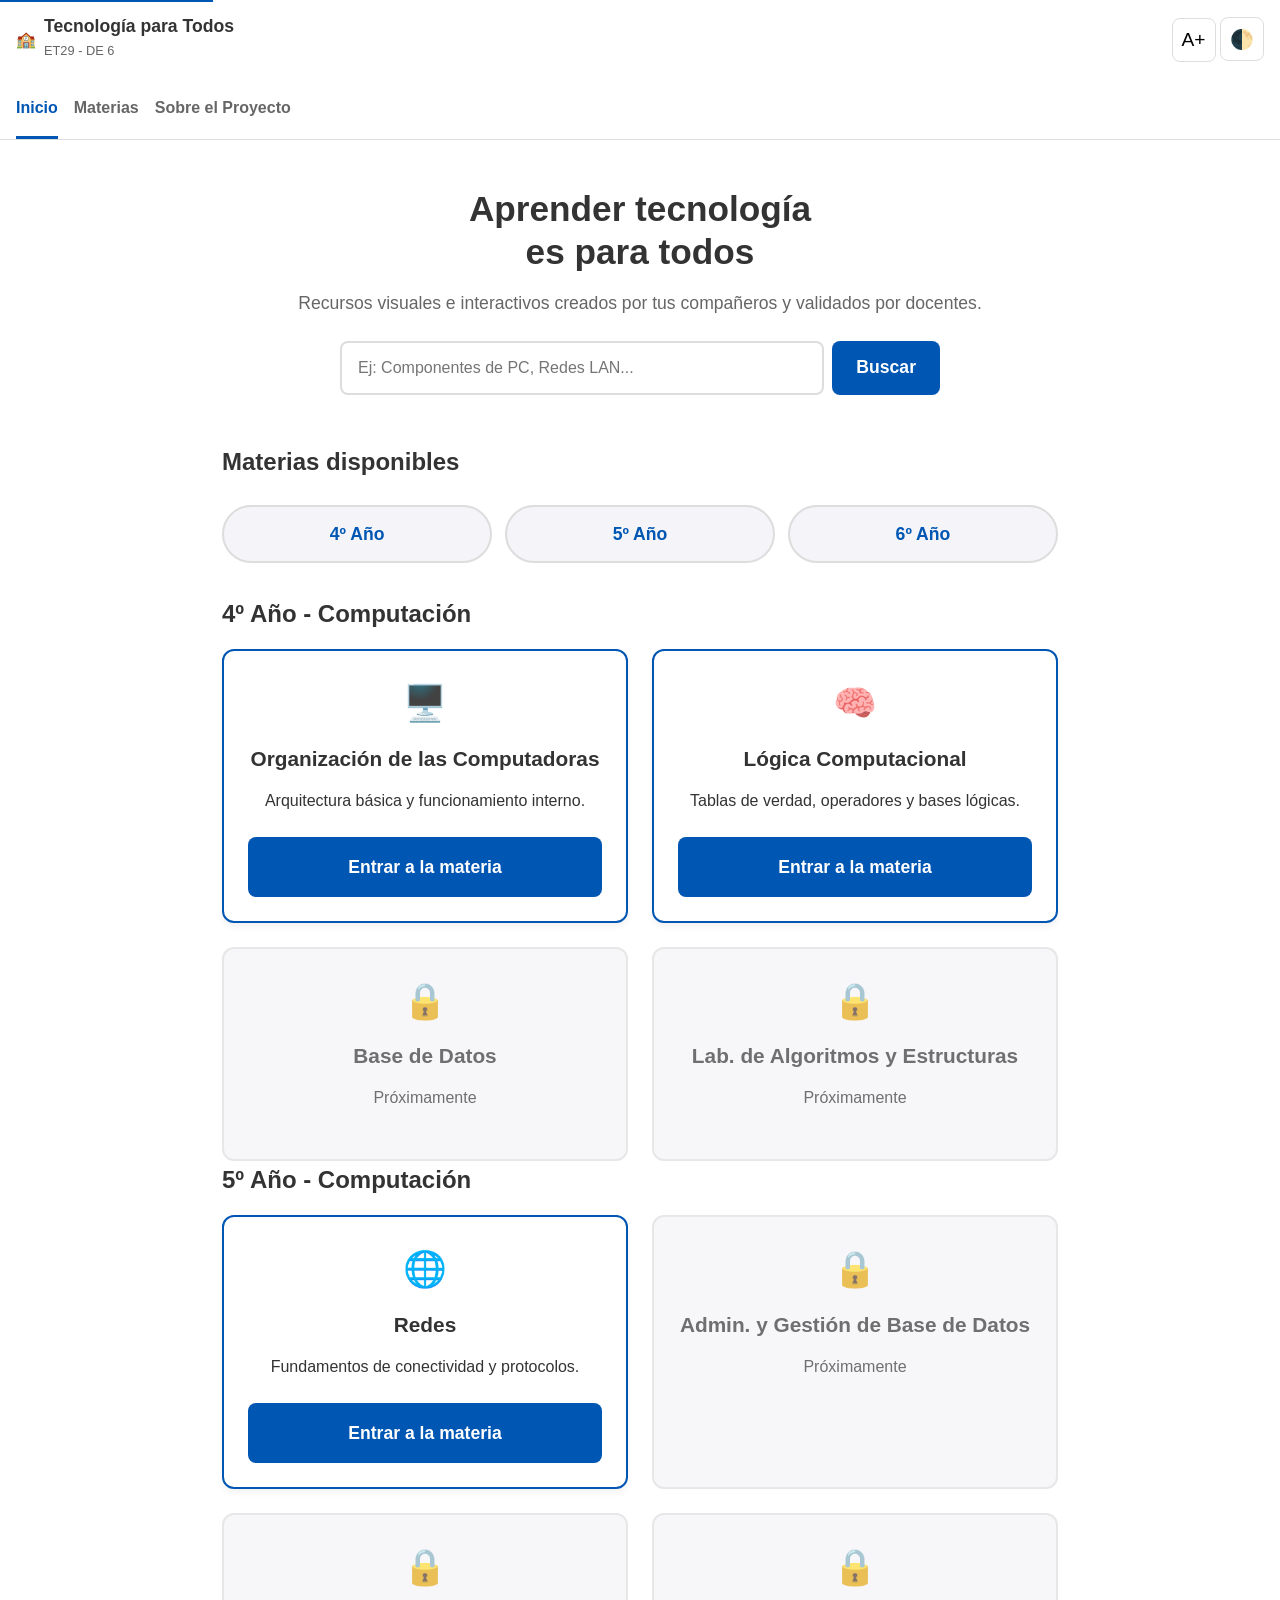
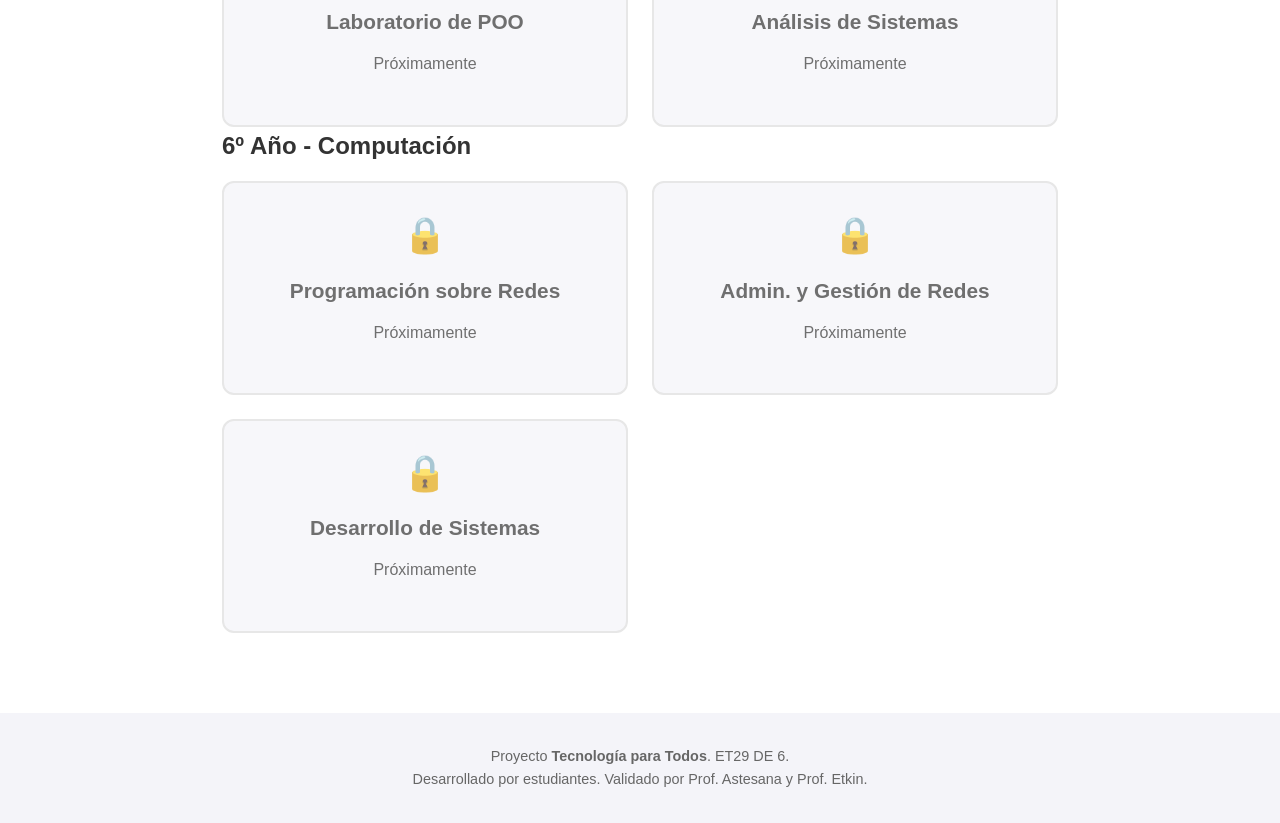
==== index.html @ 17945e08 "materia: Organización de las computadoras" ====
<!DOCTYPE html>
<html lang="es">
<head>
    <meta charset="UTF-8">
    <meta name="viewport" content="width=device-width, initial-scale=1.0">
    <title>Tecnología para Todos - ET29</title>
    <link rel="stylesheet" href="css/style.css">
    <meta name="description" content="Plataforma de aprendizaje técnico interactivo de la ET29. De estudiantes para estudiantes.">
    <script src="js/main.js" defer></script>
</head>
<body>

    <a href="#contenido-principal" class="saltar-contenido">Saltar al contenido principal</a>

    <header class="encabezado-principal">
        <div class="contenedor-header">
            <a href="index.html" class="logo" aria-label="Inicio - Tecnología para Todos">
                <span class="logo-icono" aria-hidden="true">🏫</span>
                <div class="logo-texto">
                    <strong>Tecnología para Todos</strong>
                    <span>ET29 - DE 6</span>
                </div>
            </a>

            <div class="controles-accesibilidad">
                <button class="btn-accesibilidad" aria-label="Aumentar tamaño de texto" title="Aumentar letra">A+</button>
                <button class="btn-accesibilidad" aria-label="Cambiar contraste" title="Modo oscuro">🌓</button>
            </div>
        </div>
        
        <nav class="navegacion-principal" aria-label="Navegación principal">
            <ul>
                <li><a href="index.html" class="activo" aria-current="page">Inicio</a></li>
                <li><a href="#materias">Materias</a></li>
                <li><a href="sobre.html">Sobre el Proyecto</a></li>
            </ul>
        </nav>
    </header>

    <main id="contenido-principal">
        
        <section class="hero">
            <h1>Aprender tecnología<br>es para todos</h1>
            <p>Recursos visuales e interactivos creados por tus compañeros y validados por docentes.</p>
            
            <form class="buscador" role="search">
                <label for="buscar-tema" class="sr-only">Buscar un tema específico</label>
                <input type="search" id="buscar-tema" placeholder="Ej: Componentes de PC, Redes LAN...">
                <button type="submit" class="btn btn-primario">Buscar</button>
            </form>
        </section>

        <section id="materias" class="seccion-materias">
            <div class="cabecera-materias">
                <h2>Materias disponibles</h2>
                
                <div class="atajos-anios" aria-label="Atajos rápidos por año">
                    <a href="#anio-4" class="pildora-atajo">4º Año</a>
                    <a href="#anio-5" class="pildora-atajo">5º Año</a>
                    <a href="#anio-6" class="pildora-atajo">6º Año</a>
                </div>
            </div>
            
            <div id="anio-4" class="contenedor-anio">
                <h2 class="titulo-anio">4º Año - Computación</h2>
                <div class="grilla-materias">
                    
                    <article class="tarjeta-materia activa">
                        <div class="tarjeta-cabecera">
                            <span class="icono" aria-hidden="true">🖥️</span>
                            <h3>Organización de las Computadoras</h3>
                        </div>
                        <p>Arquitectura básica y funcionamiento interno.</p>
                        <a href="mat-OC.html" class="btn btn-primario btn-bloque">Entrar a la materia</a>
                    </article>

                    <article class="tarjeta-materia activa">
                        <div class="tarjeta-cabecera">
                            <span class="icono" aria-hidden="true">🧠</span>
                            <h3>Lógica Computacional</h3>
                        </div>
                        <p>Tablas de verdad, operadores y bases lógicas.</p>
                        <a href="tema-logica.html" class="btn btn-primario btn-bloque">Entrar a la materia</a>
                    </article>

                    <article class="tarjeta-materia bloqueada">
                        <div class="tarjeta-cabecera">
                            <span class="icono" aria-hidden="true">🔒</span>
                            <h3>Base de Datos</h3>
                        </div>
                        <p>Próximamente</p>
                    </article>

                    <article class="tarjeta-materia bloqueada">
                        <div class="tarjeta-cabecera">
                            <span class="icono" aria-hidden="true">🔒</span>
                            <h3>Lab. de Algoritmos y Estructuras</h3>
                        </div>
                        <p>Próximamente</p>
                    </article>
                </div>
            </div>

            <div id="anio-5" class="contenedor-anio">
                <h2 class="titulo-anio">5º Año - Computación</h2>
                <div class="grilla-materias">
                    
                    <article class="tarjeta-materia activa">
                        <div class="tarjeta-cabecera">
                            <span class="icono" aria-hidden="true">🌐</span>
                            <h3>Redes</h3>
                        </div>
                        <p>Fundamentos de conectividad y protocolos.</p>
                        <a href="tema-redes.html" class="btn btn-primario btn-bloque">Entrar a la materia</a>
                    </article>

                    <article class="tarjeta-materia bloqueada">
                        <div class="tarjeta-cabecera">
                            <span class="icono" aria-hidden="true">🔒</span>
                            <h3>Admin. y Gestión de Base de Datos</h3>
                        </div>
                        <p>Próximamente</p>
                    </article>

                    <article class="tarjeta-materia bloqueada">
                        <div class="tarjeta-cabecera">
                            <span class="icono" aria-hidden="true">🔒</span>
                            <h3>Laboratorio de POO</h3>
                        </div>
                        <p>Próximamente</p>
                    </article>

                    <article class="tarjeta-materia bloqueada">
                        <div class="tarjeta-cabecera">
                            <span class="icono" aria-hidden="true">🔒</span>
                            <h3>Análisis de Sistemas</h3>
                        </div>
                        <p>Próximamente</p>
                    </article>
                </div>
            </div>

            <div id="anio-6" class="contenedor-anio">
                <h2 class="titulo-anio">6º Año - Computación</h2>
                <div class="grilla-materias">
                    
                    <article class="tarjeta-materia bloqueada">
                        <div class="tarjeta-cabecera">
                            <span class="icono" aria-hidden="true">🔒</span>
                            <h3>Programación sobre Redes</h3>
                        </div>
                        <p>Próximamente</p>
                    </article>

                    <article class="tarjeta-materia bloqueada">
                        <div class="tarjeta-cabecera">
                            <span class="icono" aria-hidden="true">🔒</span>
                            <h3>Admin. y Gestión de Redes</h3>
                        </div>
                        <p>Próximamente</p>
                    </article>

                    <article class="tarjeta-materia bloqueada">
                        <div class="tarjeta-cabecera">
                            <span class="icono" aria-hidden="true">🔒</span>
                            <h3>Desarrollo de Sistemas</h3>
                        </div>
                        <p>Próximamente</p>
                    </article>
                </div>
            </div>

        </section>
    </main>

    <footer class="pie-pagina">
        <p>Proyecto <strong>Tecnología para Todos</strong>. ET29 DE 6.</p>
        <p>Desarrollado por estudiantes. Validado por Prof. Astesana y Prof. Etkin.</p>
    </footer>

</body>
</html>
---- css/style.css ----
/* ========================================================
   VARIABLES GLOBALES (Fáciles de mantener)
   ======================================================== */
:root {
    --color-primario: #0056b3;
    --color-primario-hover: #003d82;
    --color-fondo: #ffffff;
    --color-texto: #333333;
    --color-texto-suave: #666666;
    --color-gris-claro: #f4f4f9;
    --color-borde: #dddddd;
    
    /* Variables de tamaño de fuente relativas (em/rem) para accesibilidad */
    --fuente-base: 16px;
}

/* ========================================================
   RESET Y ESTILOS BASE (Mobile First)
   ======================================================== */
html {
    scroll-behavior: smooth; /* Hace que el deslizamiento sea animado y suave */
}

* {
    margin: 0;
    padding: 0;
    box-sizing: border-box;
}

body {
    font-family: -apple-system, BlinkMacSystemFont, "Segoe UI", Roboto, Arial, sans-serif;
    background-color: var(--color-fondo);
    color: var(--color-texto);
    font-size: var(--fuente-base);
    line-height: 1.6;
}

/* Ocultar elementos visualmente pero mantenerlos para lectores de pantalla */
.sr-only {
    position: absolute;
    width: 1px;
    height: 1px;
    padding: 0;
    margin: -1px;
    overflow: hidden;
    clip: rect(0, 0, 0, 0);
    border: 0;
}

/* Enlace "Saltar al contenido" para navegación por teclado */
.saltar-contenido {
    position: absolute;
    top: -40px;
    left: 0;
    background: var(--color-primario);
    color: white;
    padding: 8px;
    z-index: 100;
    transition: top 0.2s;
}
.saltar-contenido:focus {
    top: 0;
}

/* Para que el "Focus" sea bien visible (WCAG) */
*:focus-visible {
    outline: 3px solid #ff9900;
    outline-offset: 2px;
}

/* ========================================================
   ENCABEZADO Y NAVEGACIÓN (Diseñado para pulgares)
   ======================================================== */
.encabezado-principal {
    border-bottom: 1px solid var(--color-borde);
    position: sticky;
    top: 0;
    background-color: var(--color-fondo);
    z-index: 10;
}

.contenedor-header {
    display: flex;
    justify-content: space-between;
    align-items: center;
    padding: 1rem;
}

.logo {
    display: flex;
    align-items: center;
    gap: 0.5rem;
    text-decoration: none;
    color: var(--color-texto);
}

.logo-texto strong {
    display: block;
    font-size: 1.1rem;
    line-height: 1.2;
}

.logo-texto span {
    font-size: 0.8rem;
    color: var(--color-texto-suave);
}

.btn-accesibilidad {
    background: none;
    border: 1px solid var(--color-borde);
    border-radius: 8px;
    padding: 0.5rem;
    min-width: 44px; /* ZONA TÁCTIL WCAG */
    min-height: 44px;
    font-size: 1.2rem;
    cursor: pointer;
}

/* Navegación horizontal scrollable para celular */
.navegacion-principal ul {
    display: flex;
    list-style: none;
    overflow-x: auto; /* Permite deslizar si no entran los items */
    padding: 0 1rem;
    gap: 1rem;
    -webkit-overflow-scrolling: touch;
}

.navegacion-principal a {
    display: block;
    padding: 1rem 0; /* Zona táctil alta */
    text-decoration: none;
    color: var(--color-texto-suave);
    font-weight: bold;
    white-space: nowrap;
}

.navegacion-principal a.activo {
    color: var(--color-primario);
    border-bottom: 3px solid var(--color-primario);
}

/* ========================================================
   CONTENIDO PRINCIPAL Y HERO
   ======================================================== */
main {
    padding: 1.5rem 1rem;
}

.hero {
    text-align: center;
    margin-bottom: 3rem;
}

.hero h1 {
    font-size: 2.2rem;
    margin-bottom: 1rem;
    line-height: 1.2;
}

.hero p {
    font-size: 1.1rem;
    color: var(--color-texto-suave);
    margin-bottom: 1.5rem;
}

/* Buscador grande y amigable */
.buscador {
    display: flex;
    flex-direction: column;
    gap: 0.5rem;
}

.buscador input {
    padding: 1rem;
    border: 2px solid var(--color-borde);
    border-radius: 8px;
    font-size: 1rem;
    width: 100%;
}

.btn {
    padding: 1rem 1.5rem;
    border: none;
    border-radius: 8px;
    font-size: 1.1rem;
    font-weight: bold;
    cursor: pointer;
    text-align: center;
    text-decoration: none;
    display: inline-block;
    min-height: 48px; /* ZONA TÁCTIL MÍNIMA MÓVIL */
}

.btn-primario {
    background-color: var(--color-primario);
    color: white;
}

.btn-primario:hover {
    background-color: var(--color-primario-hover);
}

.btn-bloque {
    display: block;
    width: 100%;
    margin-top: 1rem;
}

/* ========================================================
   TARJETAS DE MATERIAS (Corrección Centrado y Alineación)
   ======================================================== */
.seccion-materias h2 {
    margin-bottom: 1rem;
    font-size: 1.5rem;
}

/* 1. Usamos CSS Grid para que no se deformen en escritorio */
.grilla-materias {
    display: grid;
    grid-template-columns: 1fr; /* 1 columna en celulares */
    gap: 1.5rem;
    align-items: stretch; /* Hace que todas las tarjetas de la fila tengan la misma altura */
}

/* 2. Ajuste de las tarjetas para centrar todo */
.tarjeta-materia {
    background: var(--color-gris-claro);
    border: 2px solid var(--color-borde);
    border-radius: 12px;
    padding: 1.5rem;
    display: flex;
    flex-direction: column; /* Apila el contenido verticalmente */
    align-items: center; /* Centra los elementos horizontalmente */
    text-align: center; /* Centra los textos */
    height: 100%;
}

.tarjeta-materia.activa {
    border-color: var(--color-primario);
    background: white;
    box-shadow: 0 4px 6px rgba(0,0,0,0.05);
}

/* 3. El icono ahora va arriba del título para un centrado perfecto */
.tarjeta-cabecera {
    display: flex;
    flex-direction: column;
    align-items: center;
    gap: 0.8rem;
    margin-bottom: 1rem;
}

.tarjeta-cabecera h3 {
    font-size: 1.3rem;
    line-height: 1.3;
}

.icono {
    font-size: 2.2rem; /* Icono un poquito más grande para destacar */
}

/* 4. Magia para alinear botones: El párrafo ocupa el espacio vacío */
.tarjeta-materia p {
    flex-grow: 1; 
    margin-bottom: 1.5rem;
    width: 100%;
}

/* 5. Magia para alinear botones: Se pega siempre al fondo */
.btn-bloque {
    margin-top: auto; 
    width: 100%;
}

.bloqueada {
    opacity: 0.7;
    justify-content: center; /* Mantiene el contenido bloqueado bien centrado */
}

/* ========================================================
   MEDIA QUERIES (ADAPTACIÓN A ESCRITORIO)
   ======================================================== */
@media (min-width: 768px) {
    main {
        max-width: 1000px;
        margin: 0 auto;
        padding: 3rem 2rem;
    }

    .buscador {
        flex-direction: row;
        max-width: 600px;
        margin: 0 auto;
    }

    .buscador input {
        flex-grow: 1;
    }

    .buscador .btn {
        width: auto;
    }

    /* Aquí evitamos que la 4ta tarjeta se estire gigante */
    .grilla-materias {
        grid-template-columns: repeat(auto-fill, minmax(280px, 1fr)); 
    }
}

/* ========================================================
   FOOTER
   ======================================================== */
.pie-pagina {
    background-color: var(--color-gris-claro);
    padding: 2rem 1rem;
    text-align: center;
    font-size: 0.9rem;
    color: var(--color-texto-suave);
    margin-top: 2rem;
}

/* ========================================================
   MEDIA QUERIES (ADAPTACIÓN A PANTALLAS GRANDES - PC/TABLET)
   ======================================================== */
@media (min-width: 768px) {
    main {
        max-width: 900px;
        margin: 0 auto;
        padding: 3rem 2rem;
    }

    .buscador {
        flex-direction: row;
        max-width: 600px;
        margin: 0 auto;
    }

    .buscador input {
        flex-grow: 1;
    }

    .buscador .btn {
        width: auto;
    }

    .grilla-materias {
        flex-direction: row;
        flex-wrap: wrap;
    }

    .tarjeta-materia {
        flex: 1 1 calc(33.333% - 1.5rem);
    }
}

/* ========================================================
   ATAJOS POR AÑO (Píldoras más grandes)
   ======================================================== */
.cabecera-materias {
    margin-bottom: 2rem;
}

.atajos-anios {
    display: flex;
    gap: 0.8rem; /* Un poquito más de separación entre botones */
    margin-top: 1.5rem;
    flex-wrap: wrap; 
}

.pildora-atajo {
    background-color: var(--color-gris-claro);
    color: var(--color-primario);
    padding: 0.8rem 1.5rem; /* Aumentamos el espacio interno (arriba/abajo y lados) */
    border-radius: 30px; /* Bordes un poco más redondeados para acompañar el nuevo tamaño */
    text-decoration: none;
    font-weight: bold;
    font-size: 1.1rem; /* Letra más grande (antes era 0.9rem) */
    border: 2px solid var(--color-borde); /* Borde un poco más grueso */
    min-height: 54px; /* Aumentamos la zona táctil (antes era 44px) */
    display: inline-flex;
    align-items: center;
    justify-content: center; /* Centra el texto perfectamente */
    flex-grow: 1; /* NUEVO: Hace que los botones se estiren para ocupar el espacio disponible en el celular */
    text-align: center;
    transition: all 0.2s ease; /* Transición suave para el color */
}

.pildora-atajo:hover, 
.pildora-atajo:active {
    background-color: var(--color-primario);
    color: white;
    border-color: var(--color-primario);
}

/* ========================================================
   COMPENSACIÓN PARA EL MENÚ FIJO (Scroll Margin)
   ======================================================== */
#materias,
#anio-4,
#anio-5,
#anio-6 {
    scroll-margin-top: 100px; /* Evita que el encabezado tape el título al hacer clic */
}
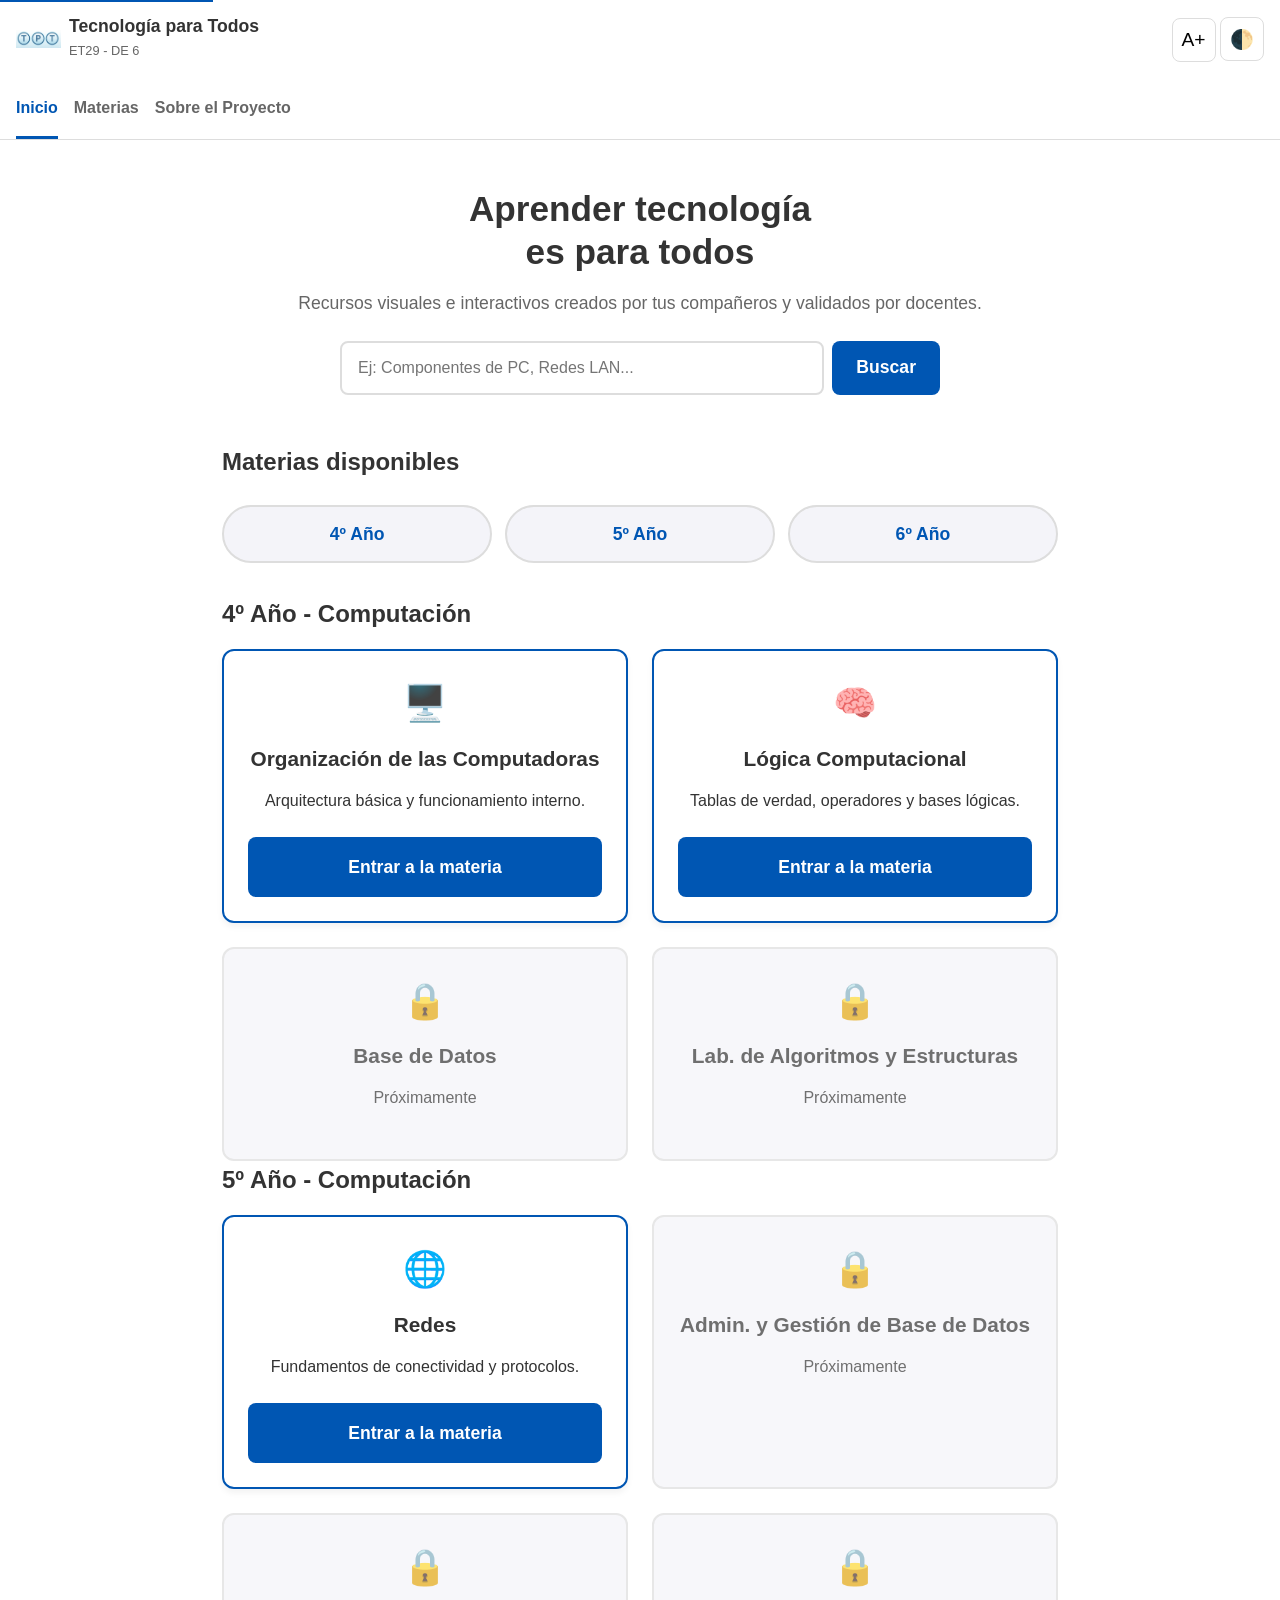
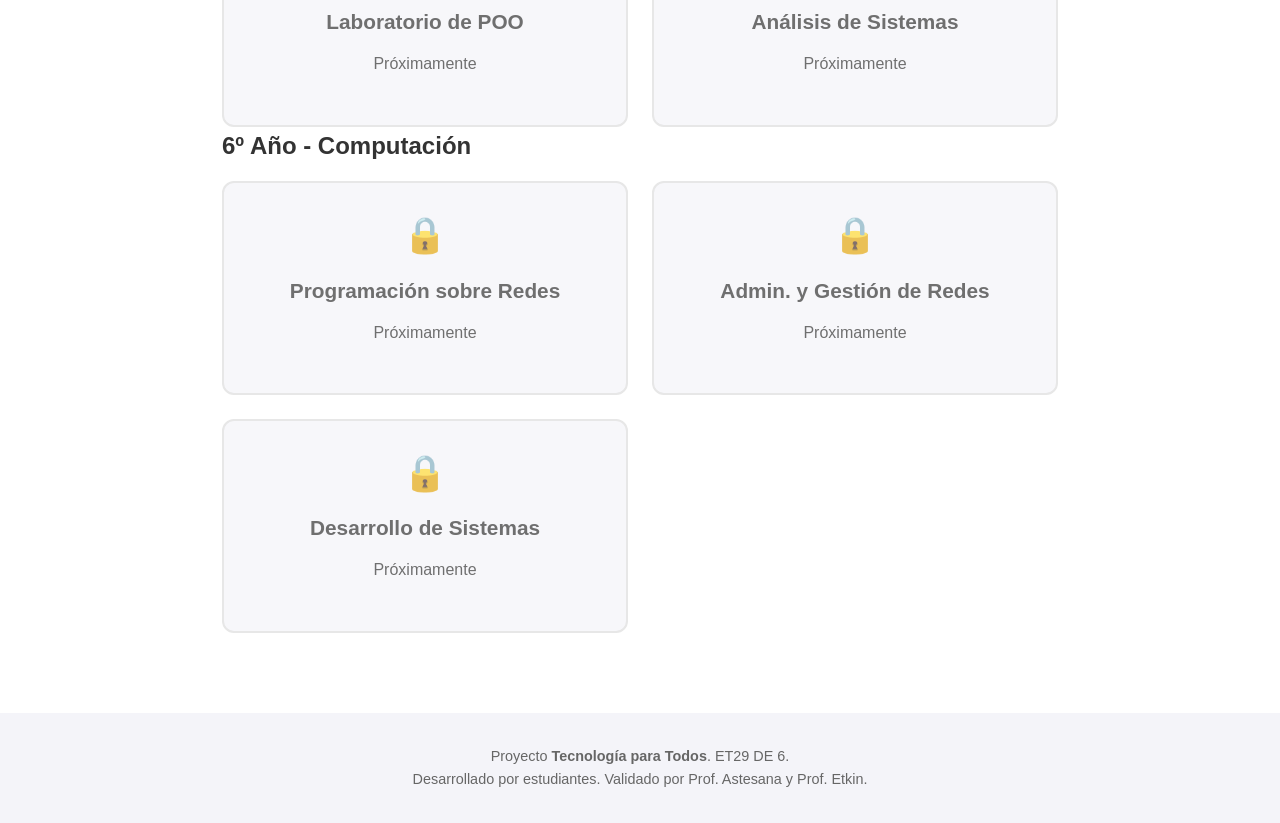
==== commit e0193ad3: "logo" ====
--- a/index.html
+++ b/index.html
@@ -15,11 +15,11 @@
     <header class="encabezado-principal">
         <div class="contenedor-header">
             <a href="index.html" class="logo" aria-label="Inicio - Tecnología para Todos">
-                <span class="logo-icono" aria-hidden="true">🏫</span>
-                <div class="logo-texto">
-                    <strong>Tecnología para Todos</strong>
-                    <span>ET29 - DE 6</span>
-                </div>
+                 <img src="img/logo.png" alt="" class="logo-img" width="45" height="45">
+                     <div class="logo-texto">
+                         <strong>Tecnología para Todos</strong>
+                         <span>ET29 - DE 6</span>
+                    </div>
             </a>
 
             <div class="controles-accesibilidad">
@@ -71,7 +71,7 @@
                             <h3>Organización de las Computadoras</h3>
                         </div>
                         <p>Arquitectura básica y funcionamiento interno.</p>
-                        <a href="mat-OC.html" class="btn btn-primario btn-bloque">Entrar a la materia</a>
+                        <a href="Mat/mat-OC.html" class="btn btn-primario btn-bloque">Entrar a la materia</a>
                     </article>
 
                     <article class="tarjeta-materia activa">
--- a/css/style.css
+++ b/css/style.css
@@ -84,6 +84,14 @@
     justify-content: space-between;
     align-items: center;
     padding: 1rem;
+}
+
+/* Estilos para el nuevo logo en imagen */
+.logo-img {
+    width: 45px;
+    height: 45px;
+    object-fit: contain; /* Evita que el logo se deforme si la imagen no es perfectamente cuadrada */
+    flex-shrink: 0;       /* Evita que el logo se achique en pantallas chicas */
 }
 
 .logo {
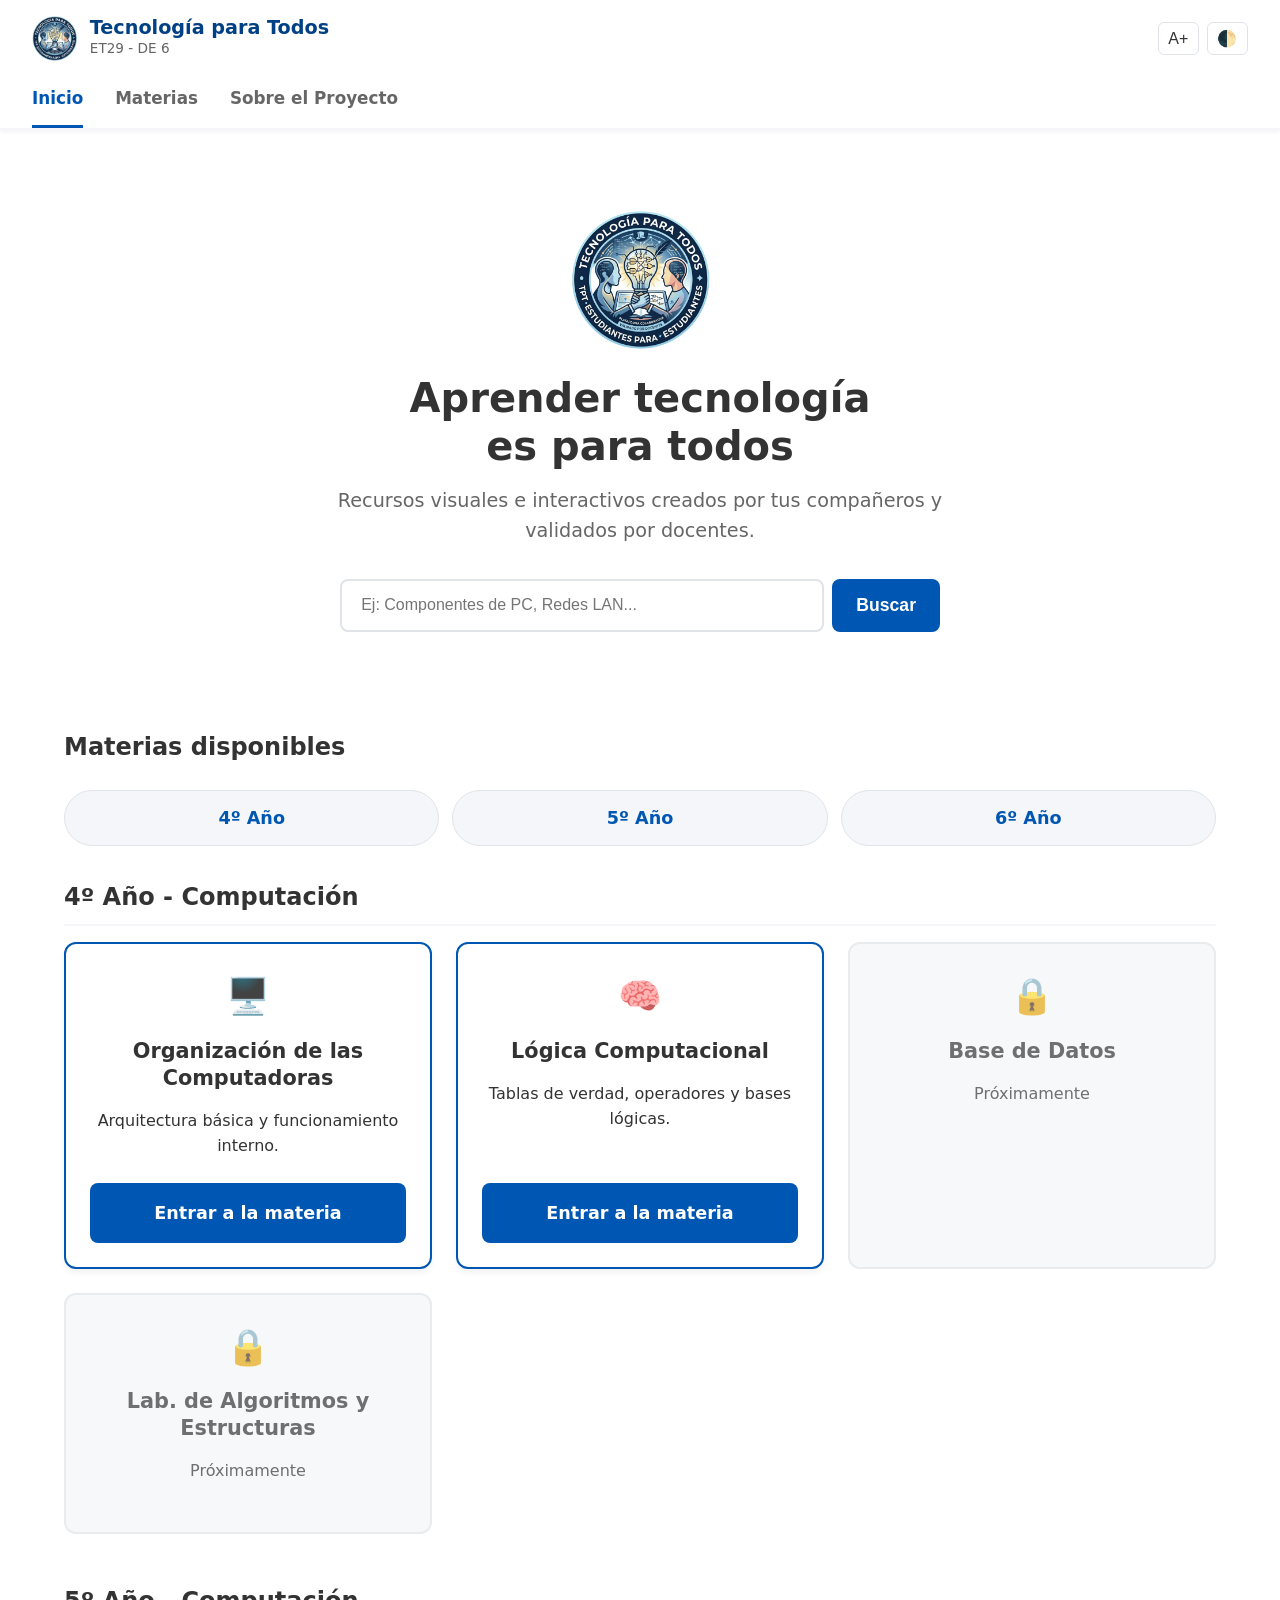
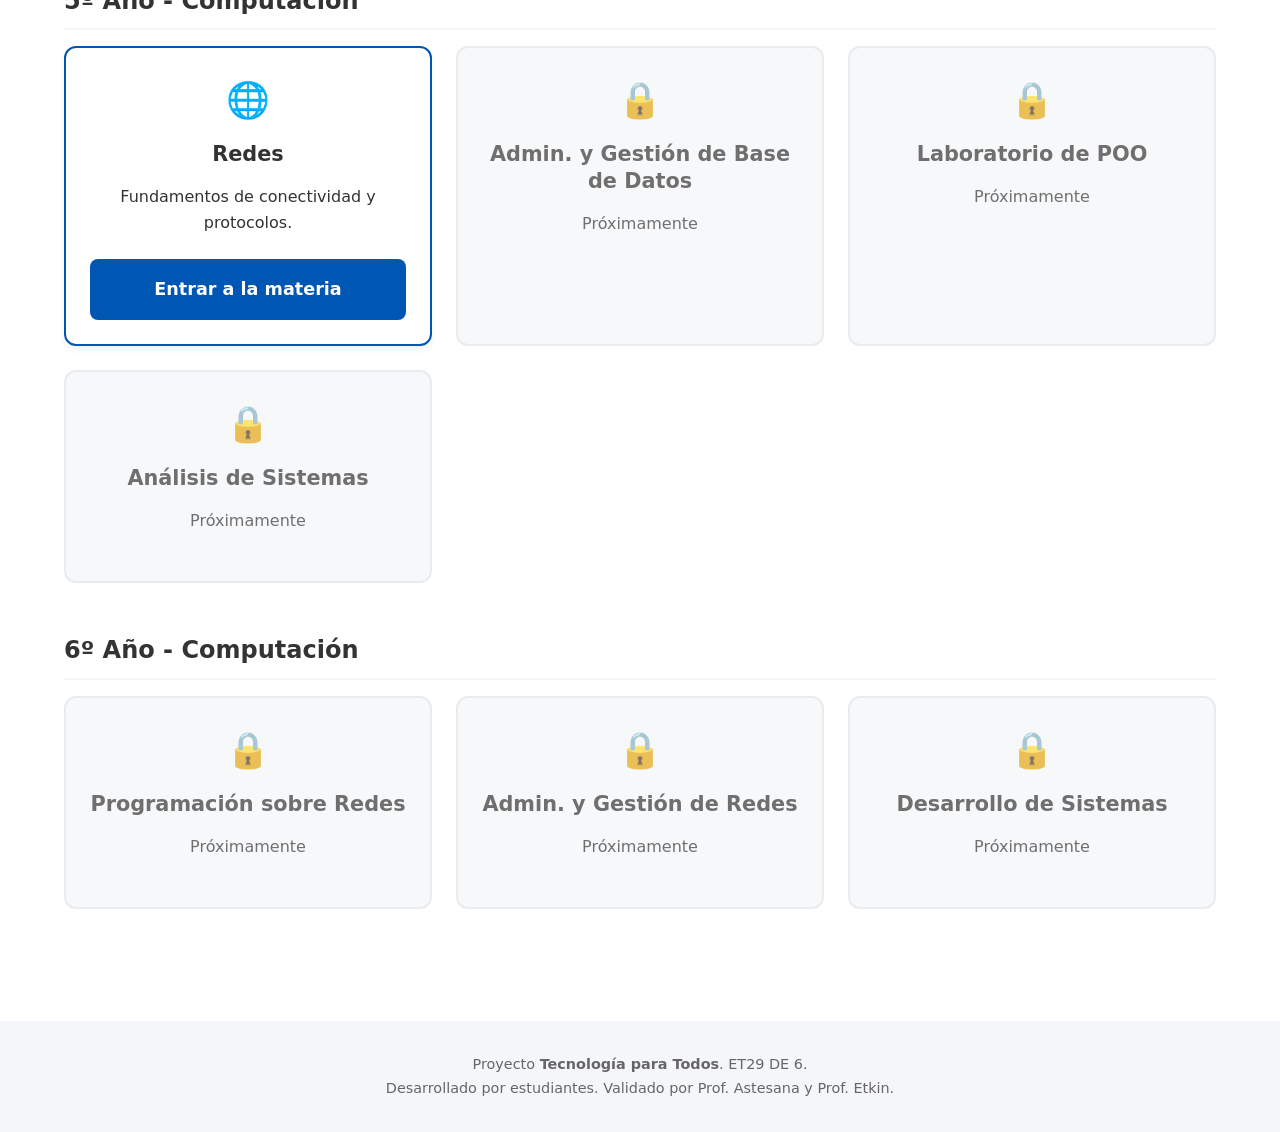
==== commit d46d422f: "sume el logo y modifique el index" ====
--- a/index.html
+++ b/index.html
@@ -15,11 +15,11 @@
     <header class="encabezado-principal">
         <div class="contenedor-header">
             <a href="index.html" class="logo" aria-label="Inicio - Tecnología para Todos">
-                 <img src="img/logo.png" alt="" class="logo-img" width="45" height="45">
-                     <div class="logo-texto">
-                         <strong>Tecnología para Todos</strong>
-                         <span>ET29 - DE 6</span>
-                    </div>
+                <img src="img/logoTPT4.png" alt="" class="logo-img" width="45" height="45">
+                <div class="logo-texto">
+                    <strong>Tecnología para Todos</strong>
+                    <span>ET29 - DE 6</span>
+                </div>
             </a>
 
             <div class="controles-accesibilidad">
@@ -40,6 +40,7 @@
     <main id="contenido-principal">
         
         <section class="hero">
+            <img src="img/logoTPT4.png" alt="" class="hero-logo-grande">
             <h1>Aprender tecnología<br>es para todos</h1>
             <p>Recursos visuales e interactivos creados por tus compañeros y validados por docentes.</p>
             
--- a/css/style.css
+++ b/css/style.css
@@ -2,23 +2,28 @@
    VARIABLES GLOBALES (Fáciles de mantener)
    ======================================================== */
 :root {
-    --color-primario: #0056b3;
+    /* Basado en el logo: Azul profundo e institucional */
+    --color-primario: #0056b3; 
+    --color-primario-oscuro: #004085;
     --color-primario-hover: #003d82;
+    
     --color-fondo: #ffffff;
     --color-texto: #333333;
     --color-texto-suave: #666666;
-    --color-gris-claro: #f4f4f9;
-    --color-borde: #dddddd;
     
-    /* Variables de tamaño de fuente relativas (em/rem) para accesibilidad */
+    /* Grises para fondos y bordes */
+    --color-gris-claro: #f4f6f9;
+    --color-borde: #e0e4e8;
+    
     --fuente-base: 16px;
+    --fuente-principal: 'Segoe UI', system-ui, sans-serif;
 }
 
 /* ========================================================
    RESET Y ESTILOS BASE (Mobile First)
    ======================================================== */
 html {
-    scroll-behavior: smooth; /* Hace que el deslizamiento sea animado y suave */
+    scroll-behavior: smooth;
 }
 
 * {
@@ -28,14 +33,13 @@
 }
 
 body {
-    font-family: -apple-system, BlinkMacSystemFont, "Segoe UI", Roboto, Arial, sans-serif;
+    font-family: var(--fuente-principal);
     background-color: var(--color-fondo);
     color: var(--color-texto);
     font-size: var(--fuente-base);
     line-height: 1.6;
 }
 
-/* Ocultar elementos visualmente pero mantenerlos para lectores de pantalla */
 .sr-only {
     position: absolute;
     width: 1px;
@@ -47,7 +51,6 @@
     border: 0;
 }
 
-/* Enlace "Saltar al contenido" para navegación por teclado */
 .saltar-contenido {
     position: absolute;
     top: -40px;
@@ -58,133 +61,174 @@
     z-index: 100;
     transition: top 0.2s;
 }
+
 .saltar-contenido:focus {
     top: 0;
 }
 
-/* Para que el "Focus" sea bien visible (WCAG) */
 *:focus-visible {
     outline: 3px solid #ff9900;
     outline-offset: 2px;
 }
 
 /* ========================================================
-   ENCABEZADO Y NAVEGACIÓN (Diseñado para pulgares)
+   ENCABEZADO Y NAVEGACIÓN (Diseño Mockup)
    ======================================================== */
 .encabezado-principal {
-    border-bottom: 1px solid var(--color-borde);
+    background-color: var(--color-fondo);
+    padding: 1rem 0 0; 
+    box-shadow: 0 2px 4px rgba(0,0,0,0.05);
     position: sticky;
     top: 0;
-    background-color: var(--color-fondo);
-    z-index: 10;
+    z-index: 1000;
 }
 
 .contenedor-header {
     display: flex;
     justify-content: space-between;
     align-items: center;
-    padding: 1rem;
-}
-
-/* Estilos para el nuevo logo en imagen */
+    width: 100%; /* Ocupa todo el ancho */
+    padding: 0 2rem; /* Margen interno de seguridad */
+}
+
+/* El logo */
+.logo {
+    display: flex;
+    align-items: center;
+    gap: 0.8rem;
+    text-decoration: none; 
+}
+
 .logo-img {
     width: 45px;
     height: 45px;
-    object-fit: contain; /* Evita que el logo se deforme si la imagen no es perfectamente cuadrada */
-    flex-shrink: 0;       /* Evita que el logo se achique en pantallas chicas */
-}
-
-.logo {
-    display: flex;
-    align-items: center;
+    object-fit: contain;
+    flex-shrink: 0;
+}
+
+.logo-texto {
+    display: flex;
+    flex-direction: column;
+}
+
+.logo-texto strong {
+    font-size: 1.2rem;
+    color: var(--color-primario-oscuro);
+    line-height: 1.1;
+}
+
+.logo-texto span {
+    font-size: 0.85rem;
+    color: var(--color-texto-suave);
+}
+
+/* Controles Accesibilidad */
+.controles-accesibilidad {
+    display: flex;
     gap: 0.5rem;
-    text-decoration: none;
+}
+
+.btn-accesibilidad {
+    background: white;
+    border: 1px solid var(--color-borde);
+    border-radius: 6px;
+    padding: 0.4rem 0.6rem;
+    cursor: pointer;
+    font-size: 1rem;
     color: var(--color-texto);
-}
-
-.logo-texto strong {
-    display: block;
-    font-size: 1.1rem;
-    line-height: 1.2;
-}
-
-.logo-texto span {
-    font-size: 0.8rem;
-    color: var(--color-texto-suave);
-}
-
-.btn-accesibilidad {
-    background: none;
-    border: 1px solid var(--color-borde);
-    border-radius: 8px;
-    padding: 0.5rem;
-    min-width: 44px; /* ZONA TÁCTIL WCAG */
-    min-height: 44px;
-    font-size: 1.2rem;
-    cursor: pointer;
-}
-
-/* Navegación horizontal scrollable para celular */
+    transition: all 0.2s ease;
+}
+
+.btn-accesibilidad:hover {
+    border-color: var(--color-primario);
+    color: var(--color-primario);
+}
+
+/* Navegación (Pestañas) */
+.navegacion-principal {
+    width: 100%; /* Ocupa todo el ancho */
+    margin: 1.5rem 0 0;
+    padding: 0 2rem; /* Margen interno para alinear con el logo */
+    border-bottom: 2px solid var(--color-gris-claro);
+}
+
 .navegacion-principal ul {
-    display: flex;
     list-style: none;
-    overflow-x: auto; /* Permite deslizar si no entran los items */
-    padding: 0 1rem;
-    gap: 1rem;
-    -webkit-overflow-scrolling: touch;
+    display: flex;
+    gap: 2rem;
 }
 
 .navegacion-principal a {
-    display: block;
-    padding: 1rem 0; /* Zona táctil alta */
     text-decoration: none;
     color: var(--color-texto-suave);
-    font-weight: bold;
-    white-space: nowrap;
+    font-weight: 600;
+    font-size: 1.05rem;
+    padding-bottom: 0.8rem;
+    display: inline-block;
+    border-bottom: 3px solid transparent;
+    transition: all 0.2s ease;
+}
+
+.navegacion-principal a:hover {
+    color: var(--color-primario);
 }
 
 .navegacion-principal a.activo {
     color: var(--color-primario);
-    border-bottom: 3px solid var(--color-primario);
-}
-
-/* ========================================================
-   CONTENIDO PRINCIPAL Y HERO
-   ======================================================== */
-main {
-    padding: 1.5rem 1rem;
-}
-
+    border-bottom-color: var(--color-primario); 
+}
+
+/* ========================================================
+   HERO SECTION (Portada)
+   ======================================================== */
 .hero {
     text-align: center;
-    margin-bottom: 3rem;
+    padding: 4rem 1rem 3rem;
+    display: flex;
+    flex-direction: column;
+    align-items: center;
+}
+
+.hero-logo-grande {
+    width: 140px;
+    height: auto;
+    margin-bottom: 1.5rem;
 }
 
 .hero h1 {
-    font-size: 2.2rem;
+    font-size: 2.5rem;
+    color: var(--color-texto);
     margin-bottom: 1rem;
     line-height: 1.2;
 }
 
 .hero p {
-    font-size: 1.1rem;
+    font-size: 1.2rem;
     color: var(--color-texto-suave);
-    margin-bottom: 1.5rem;
-}
-
-/* Buscador grande y amigable */
+    max-width: 700px;
+    margin: 0 auto 2rem;
+}
+
+/* Buscador */
 .buscador {
     display: flex;
-    flex-direction: column;
+    width: 100%;
+    max-width: 600px;
     gap: 0.5rem;
+    margin: 0 auto;
 }
 
 .buscador input {
-    padding: 1rem;
+    flex-grow: 1;
+    padding: 0.8rem 1.2rem;
     border: 2px solid var(--color-borde);
     border-radius: 8px;
     font-size: 1rem;
-    width: 100%;
+    outline: none;
+}
+
+.buscador input:focus {
+    border-color: var(--color-primario);
 }
 
 .btn {
@@ -197,7 +241,7 @@
     text-align: center;
     text-decoration: none;
     display: inline-block;
-    min-height: 48px; /* ZONA TÁCTIL MÍNIMA MÓVIL */
+    min-height: 48px;
 }
 
 .btn-primario {
@@ -216,31 +260,75 @@
 }
 
 /* ========================================================
-   TARJETAS DE MATERIAS (Corrección Centrado y Alineación)
-   ======================================================== */
+   SECCIÓN MATERIAS Y ATAJOS
+   ======================================================== */
+.seccion-materias {
+    padding: 2rem 1rem;
+}
+
 .seccion-materias h2 {
     margin-bottom: 1rem;
     font-size: 1.5rem;
 }
 
-/* 1. Usamos CSS Grid para que no se deformen en escritorio */
+.cabecera-materias {
+    margin-bottom: 2rem;
+}
+
+.atajos-anios {
+    display: flex;
+    gap: 0.8rem;
+    margin-top: 1.5rem;
+    flex-wrap: wrap; 
+}
+
+.pildora-atajo {
+    background-color: var(--color-gris-claro);
+    color: var(--color-primario);
+    padding: 0.8rem 1.5rem;
+    border-radius: 50px;
+    text-decoration: none;
+    font-weight: 700;
+    font-size: 1.1rem;
+    border: 1px solid var(--color-borde);
+    flex: 1;
+    text-align: center;
+    transition: all 0.2s ease;
+}
+
+.pildora-atajo:hover, 
+.pildora-atajo:active {
+    background-color: var(--color-primario);
+    color: white;
+    border-color: var(--color-primario);
+}
+
+.titulo-anio {
+    margin-bottom: 1.5rem;
+    padding-bottom: 0.5rem;
+    border-bottom: 2px solid var(--color-gris-claro);
+}
+
+/* ========================================================
+   TARJETAS DE MATERIAS
+   ======================================================== */
 .grilla-materias {
     display: grid;
-    grid-template-columns: 1fr; /* 1 columna en celulares */
+    grid-template-columns: 1fr; 
     gap: 1.5rem;
-    align-items: stretch; /* Hace que todas las tarjetas de la fila tengan la misma altura */
-}
-
-/* 2. Ajuste de las tarjetas para centrar todo */
+    align-items: stretch;
+    margin-bottom: 3rem;
+}
+
 .tarjeta-materia {
     background: var(--color-gris-claro);
     border: 2px solid var(--color-borde);
     border-radius: 12px;
     padding: 1.5rem;
     display: flex;
-    flex-direction: column; /* Apila el contenido verticalmente */
-    align-items: center; /* Centra los elementos horizontalmente */
-    text-align: center; /* Centra los textos */
+    flex-direction: column; 
+    align-items: center; 
+    text-align: center; 
     height: 100%;
 }
 
@@ -250,7 +338,6 @@
     box-shadow: 0 4px 6px rgba(0,0,0,0.05);
 }
 
-/* 3. El icono ahora va arriba del título para un centrado perfecto */
 .tarjeta-cabecera {
     display: flex;
     flex-direction: column;
@@ -265,17 +352,15 @@
 }
 
 .icono {
-    font-size: 2.2rem; /* Icono un poquito más grande para destacar */
-}
-
-/* 4. Magia para alinear botones: El párrafo ocupa el espacio vacío */
+    font-size: 2.2rem;
+}
+
 .tarjeta-materia p {
     flex-grow: 1; 
     margin-bottom: 1.5rem;
     width: 100%;
 }
 
-/* 5. Magia para alinear botones: Se pega siempre al fondo */
 .btn-bloque {
     margin-top: auto; 
     width: 100%;
@@ -283,37 +368,7 @@
 
 .bloqueada {
     opacity: 0.7;
-    justify-content: center; /* Mantiene el contenido bloqueado bien centrado */
-}
-
-/* ========================================================
-   MEDIA QUERIES (ADAPTACIÓN A ESCRITORIO)
-   ======================================================== */
-@media (min-width: 768px) {
-    main {
-        max-width: 1000px;
-        margin: 0 auto;
-        padding: 3rem 2rem;
-    }
-
-    .buscador {
-        flex-direction: row;
-        max-width: 600px;
-        margin: 0 auto;
-    }
-
-    .buscador input {
-        flex-grow: 1;
-    }
-
-    .buscador .btn {
-        width: auto;
-    }
-
-    /* Aquí evitamos que la 4ta tarjeta se estire gigante */
-    .grilla-materias {
-        grid-template-columns: repeat(auto-fill, minmax(280px, 1fr)); 
-    }
+    justify-content: center; 
 }
 
 /* ========================================================
@@ -329,84 +384,39 @@
 }
 
 /* ========================================================
-   MEDIA QUERIES (ADAPTACIÓN A PANTALLAS GRANDES - PC/TABLET)
-   ======================================================== */
-@media (min-width: 768px) {
-    main {
-        max-width: 900px;
-        margin: 0 auto;
-        padding: 3rem 2rem;
-    }
-
-    .buscador {
-        flex-direction: row;
-        max-width: 600px;
-        margin: 0 auto;
-    }
-
-    .buscador input {
-        flex-grow: 1;
-    }
-
-    .buscador .btn {
-        width: auto;
-    }
-
-    .grilla-materias {
-        flex-direction: row;
-        flex-wrap: wrap;
-    }
-
-    .tarjeta-materia {
-        flex: 1 1 calc(33.333% - 1.5rem);
-    }
-}
-
-/* ========================================================
-   ATAJOS POR AÑO (Píldoras más grandes)
-   ======================================================== */
-.cabecera-materias {
-    margin-bottom: 2rem;
-}
-
-.atajos-anios {
-    display: flex;
-    gap: 0.8rem; /* Un poquito más de separación entre botones */
-    margin-top: 1.5rem;
-    flex-wrap: wrap; 
-}
-
-.pildora-atajo {
-    background-color: var(--color-gris-claro);
-    color: var(--color-primario);
-    padding: 0.8rem 1.5rem; /* Aumentamos el espacio interno (arriba/abajo y lados) */
-    border-radius: 30px; /* Bordes un poco más redondeados para acompañar el nuevo tamaño */
-    text-decoration: none;
-    font-weight: bold;
-    font-size: 1.1rem; /* Letra más grande (antes era 0.9rem) */
-    border: 2px solid var(--color-borde); /* Borde un poco más grueso */
-    min-height: 54px; /* Aumentamos la zona táctil (antes era 44px) */
-    display: inline-flex;
-    align-items: center;
-    justify-content: center; /* Centra el texto perfectamente */
-    flex-grow: 1; /* NUEVO: Hace que los botones se estiren para ocupar el espacio disponible en el celular */
-    text-align: center;
-    transition: all 0.2s ease; /* Transición suave para el color */
-}
-
-.pildora-atajo:hover, 
-.pildora-atajo:active {
-    background-color: var(--color-primario);
-    color: white;
-    border-color: var(--color-primario);
-}
-
-/* ========================================================
    COMPENSACIÓN PARA EL MENÚ FIJO (Scroll Margin)
    ======================================================== */
 #materias,
 #anio-4,
 #anio-5,
 #anio-6 {
-    scroll-margin-top: 100px; /* Evita que el encabezado tape el título al hacer clic */
+    scroll-margin-top: 130px; /* Aumentado un poco por el menú de dos líneas */
+}
+
+/* ========================================================
+   MEDIA QUERIES (ADAPTACIÓN A ESCRITORIO - UNIFICADO)
+   ======================================================== */
+@media (min-width: 768px) {
+    main, .seccion-materias {
+        max-width: 100%; /* Eliminamos el límite de 1000px */
+        padding-left: 2rem;
+        padding-right: 2rem;
+    }
+
+    .hero {
+        padding: 5rem 2rem 4rem;
+    }
+
+    .buscador {
+        flex-direction: row;
+    }
+
+    .buscador .btn {
+        width: auto;
+    }
+
+    /* Grilla fluida usando CSS Grid puro (mucho mejor que flexbox para esto) */
+    .grilla-materias {
+        grid-template-columns: repeat(auto-fill, minmax(280px, 1fr)); 
+    }
 }
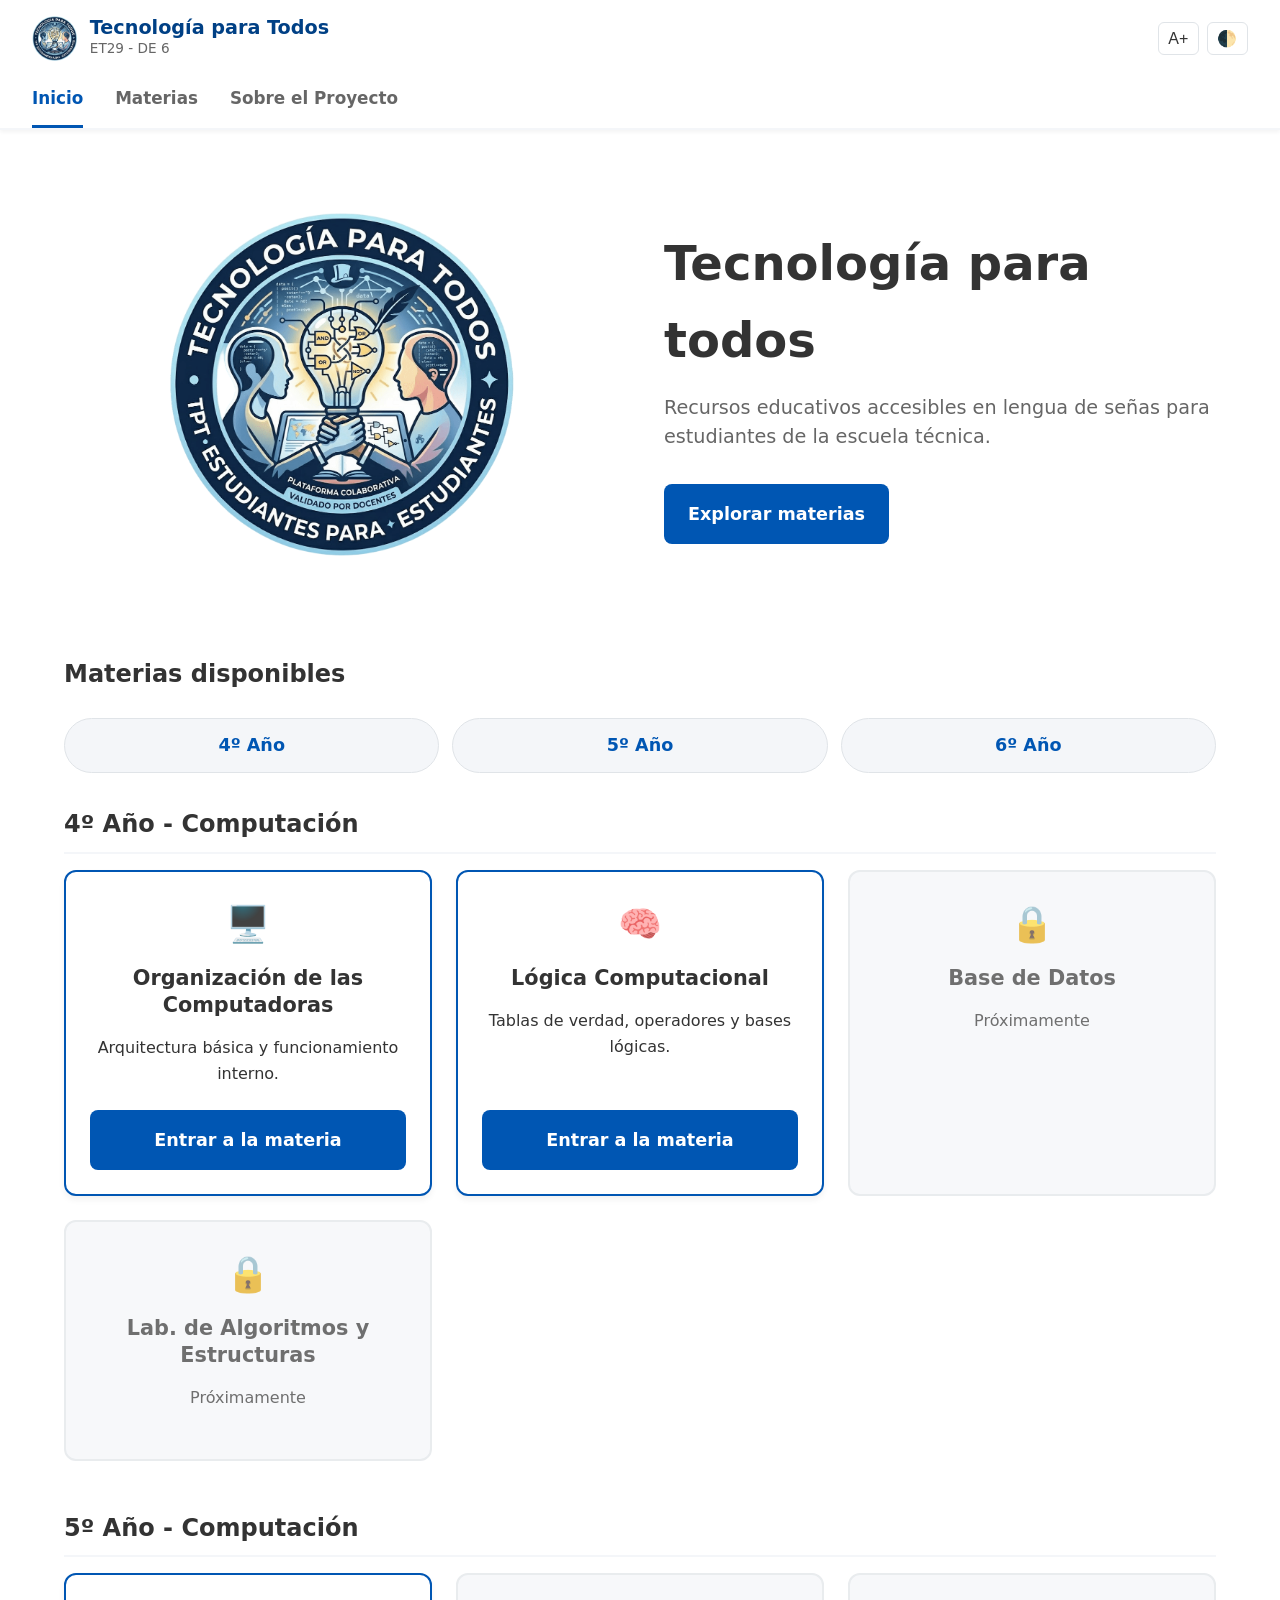
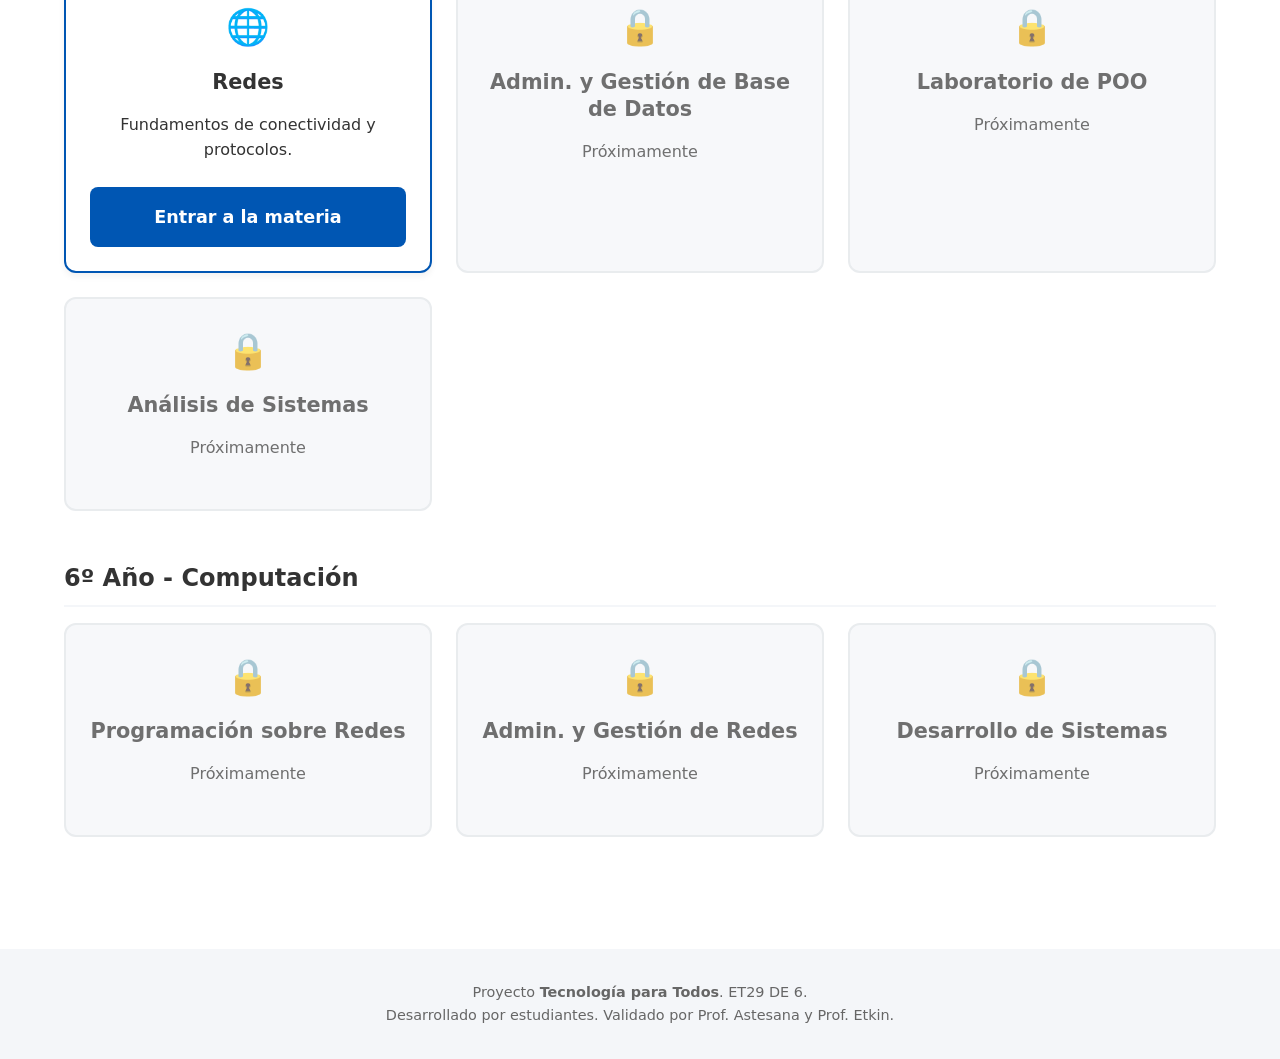
==== commit 54d4a1f5: "nueva estructura del logo" ====
--- a/index.html
+++ b/index.html
@@ -39,17 +39,19 @@
 
     <main id="contenido-principal">
         
-        <section class="hero">
-            <img src="img/logoTPT4.png" alt="" class="hero-logo-grande">
-            <h1>Aprender tecnología<br>es para todos</h1>
-            <p>Recursos visuales e interactivos creados por tus compañeros y validados por docentes.</p>
-            
-            <form class="buscador" role="search">
-                <label for="buscar-tema" class="sr-only">Buscar un tema específico</label>
-                <input type="search" id="buscar-tema" placeholder="Ej: Componentes de PC, Redes LAN...">
-                <button type="submit" class="btn btn-primario">Buscar</button>
-            </form>
-        </section>
+       <section class="hero">
+        <!-- 1. Primero ponemos la caja de la imagen (Izquierda) -->
+        <div class="hero-imagen">
+            <img src="img/logoTPT4.png" alt="Comunidad de aprendizaje" class="img-hero">
+        </div>
+
+        <!-- 2. Después ponemos la caja del texto y botón (Derecha) -->
+        <div class="hero-texto">
+            <h1>Tecnología para todos</h1>
+            <p>Recursos educativos accesibles en lengua de señas para estudiantes de la escuela técnica.</p>
+            <a href="#materias" class="btn btn-primario">Explorar materias</a>
+        </div>
+    </section>
 
         <section id="materias" class="seccion-materias">
             <div class="cabecera-materias">
--- a/css/style.css
+++ b/css/style.css
@@ -181,32 +181,59 @@
 /* ========================================================
    HERO SECTION (Portada)
    ======================================================== */
+/* --- SECCIÓN HERO --- */
 .hero {
-    text-align: center;
-    padding: 4rem 1rem 3rem;
-    display: flex;
-    flex-direction: column;
+    display: flex;
     align-items: center;
-}
-
-.hero-logo-grande {
-    width: 140px;
-    height: auto;
-    margin-bottom: 1.5rem;
-}
-
-.hero h1 {
-    font-size: 2.5rem;
-    color: var(--color-texto);
+    justify-content: space-between;
+    gap: 3rem;
+    padding: 4rem 2rem;
+    width: 100%;
+}
+
+.hero-texto {
+    flex: 1; /* Ocupa la mitad del espacio */
+    max-width: 600px;
+}
+
+.hero-texto h1 {
+    font-size: 3rem;
     margin-bottom: 1rem;
-    line-height: 1.2;
-}
-
-.hero p {
+    color: var(--color-texto); /* Asegurate de usar el azul oscuro de tu marca si querés */
+}
+
+.hero-texto p {
     font-size: 1.2rem;
     color: var(--color-texto-suave);
-    max-width: 700px;
-    margin: 0 auto 2rem;
+    margin-bottom: 2rem;
+    line-height: 1.5;
+}
+
+.hero-imagen {
+    flex: 1; /* Ocupa la otra mitad del espacio */
+    display: flex;
+    justify-content: center;
+}
+
+.img-hero {
+    max-width: 100%;
+    width: 350px; /* Este es el tamaño máximo que tendrá la imagen/logo */
+    height: auto;
+    object-fit: contain;
+}
+
+/* --- RESPONSIVE PARA CELULARES --- */
+/* Si ya tenés un media query para max-width: 768px, agregá esto adentro */
+@media (max-width: 768px) {
+    .hero {
+        flex-direction: column; /* Apila el texto arriba y la imagen abajo */
+        text-align: center;
+        padding: 2rem 1rem;
+    }
+    
+    .hero-texto h1 {
+        font-size: 2.2rem;
+    }
 }
 
 /* Buscador */
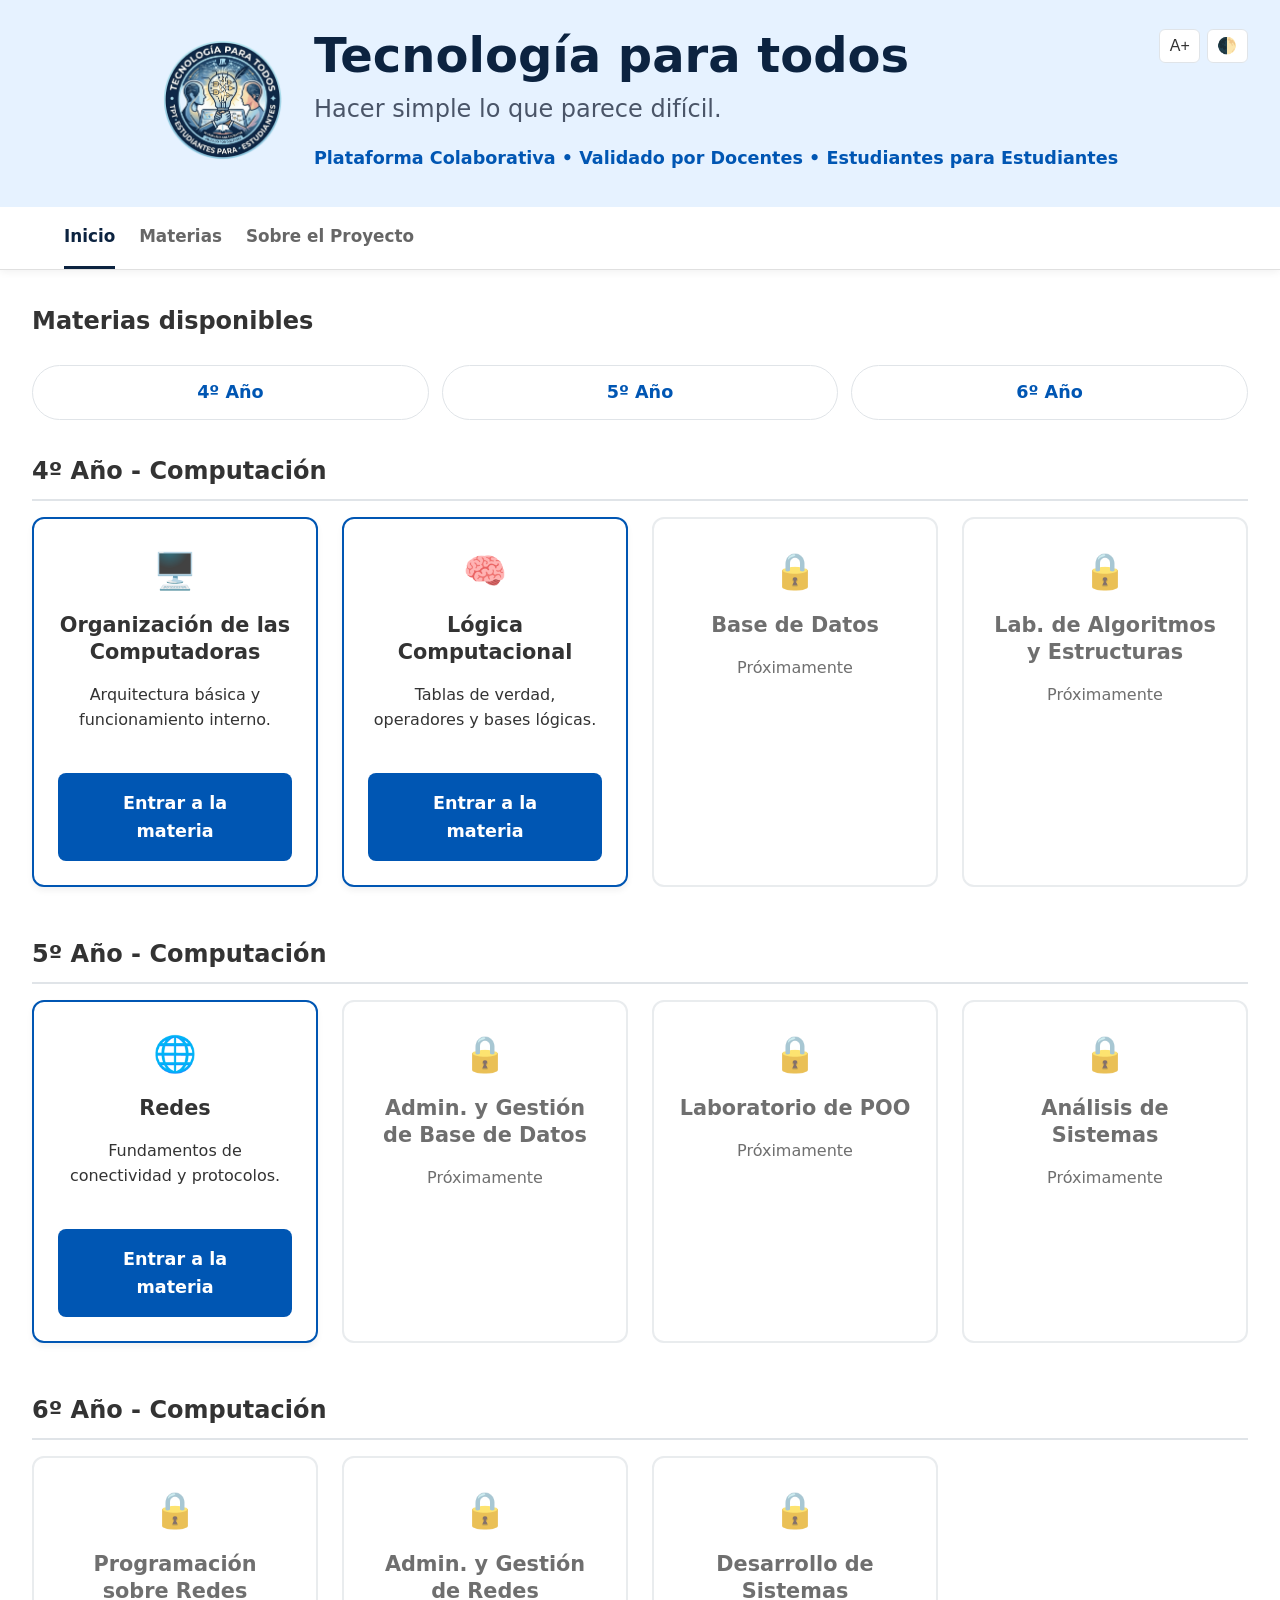
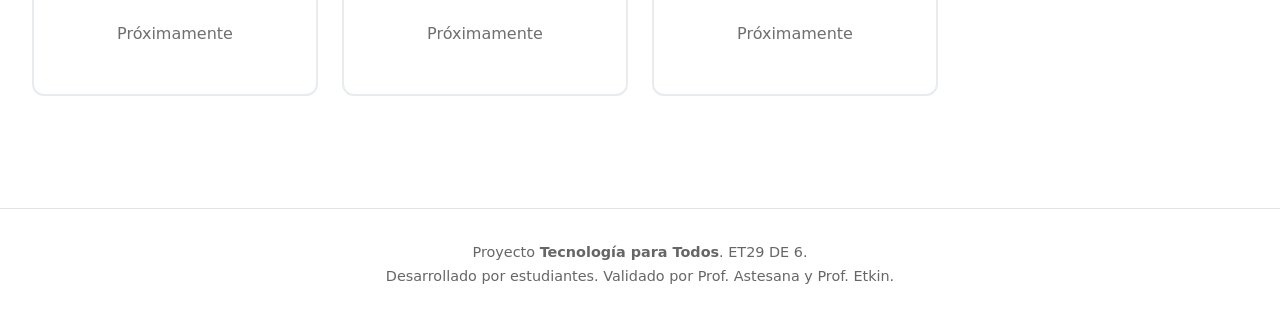
==== commit 47670913: "banner actualizado" ====
--- a/index.html
+++ b/index.html
@@ -5,20 +5,24 @@
     <meta name="viewport" content="width=device-width, initial-scale=1.0">
     <title>Tecnología para Todos - ET29</title>
     <link rel="stylesheet" href="css/style.css">
+    <link rel="stylesheet" href="css/header.css">
     <meta name="description" content="Plataforma de aprendizaje técnico interactivo de la ET29. De estudiantes para estudiantes.">
     <script src="js/main.js" defer></script>
 </head>
 <body>
 
-    <a href="#contenido-principal" class="saltar-contenido">Saltar al contenido principal</a>
+    <!--<a href="#contenido-principal" class="saltar-contenido">Saltar al contenido principal</a>-->
 
     <header class="encabezado-principal">
         <div class="contenedor-header">
-            <a href="index.html" class="logo" aria-label="Inicio - Tecnología para Todos">
-                <img src="img/logoTPT4.png" alt="" class="logo-img" width="45" height="45">
-                <div class="logo-texto">
-                    <strong>Tecnología para Todos</strong>
-                    <span>ET29 - DE 6</span>
+            
+            <a href="index.html" class="logo-banner" aria-label="Inicio - Tecnología para Todos">
+                <img src="img/logoTPT4.png" alt="Logo TPT" class="logo-img-banner" width="75" height="75">
+                
+                <div class="logo-texto-lineal">
+                    <h1>Tecnología para todos</h1>
+                    <span class="tagline">Hacer simple lo que parece difícil.</span>
+                    <span class="brand-block">Plataforma Colaborativa • Validado por Docentes • Estudiantes para Estudiantes</span>
                 </div>
             </a>
 
@@ -26,12 +30,13 @@
                 <button class="btn-accesibilidad" aria-label="Aumentar tamaño de texto" title="Aumentar letra">A+</button>
                 <button class="btn-accesibilidad" aria-label="Cambiar contraste" title="Modo oscuro">🌓</button>
             </div>
+            
         </div>
         
         <nav class="navegacion-principal" aria-label="Navegación principal">
             <ul>
                 <li><a href="index.html" class="activo" aria-current="page">Inicio</a></li>
-                <li><a href="#materias">Materias</a></li>
+                <li><a href="index.html#materias">Materias</a></li>
                 <li><a href="sobre.html">Sobre el Proyecto</a></li>
             </ul>
         </nav>
@@ -39,19 +44,17 @@
 
     <main id="contenido-principal">
         
-       <section class="hero">
-        <!-- 1. Primero ponemos la caja de la imagen (Izquierda) -->
+      <!-- <section class="hero">
         <div class="hero-imagen">
             <img src="img/logoTPT4.png" alt="Comunidad de aprendizaje" class="img-hero">
         </div>
 
-        <!-- 2. Después ponemos la caja del texto y botón (Derecha) -->
         <div class="hero-texto">
-            <h1>Tecnología para todos</h1>
-            <p>Recursos educativos accesibles en lengua de señas para estudiantes de la escuela técnica.</p>
+            <!-- <h1>Tecnología para todos</h1>
+            <p>Plataforma colaborativa de aprendizaje técnico visual desarrollada por estudiantes, para estudiantes y validada por docentes para reducir barreras de comprensión en la educación técnica.</p>
             <a href="#materias" class="btn btn-primario">Explorar materias</a>
         </div>
-    </section>
+    </section> -->
 
         <section id="materias" class="seccion-materias">
             <div class="cabecera-materias">
@@ -181,5 +184,7 @@
         <p>Desarrollado por estudiantes. Validado por Prof. Astesana y Prof. Etkin.</p>
     </footer>
 
+    <script src="js/header.js"></script>
+    
 </body>
 </html>
--- a/css/style.css
+++ b/css/style.css
@@ -1,27 +1,54 @@
-/* ========================================================
-   VARIABLES GLOBALES (Fáciles de mantener)
-   ======================================================== */
+/* ==========================================================================
+   VARIABLES GLOBALES Y TEMAS (Día / Noche)
+   ========================================================================== */
 :root {
-    /* Basado en el logo: Azul profundo e institucional */
+    /* Paleta base principal */
     --color-primario: #0056b3; 
     --color-primario-oscuro: #004085;
     --color-primario-hover: #003d82;
     
-    --color-fondo: #ffffff;
+    /* Variables para el fondo general (TEMA CLARO - DEFECTO) */
+    --color-fondo: white; /* Celeste muy suave para toda la página */
     --color-texto: #333333;
     --color-texto-suave: #666666;
     
     /* Grises para fondos y bordes */
-    --color-gris-claro: #f4f6f9;
+    --color-gris-claro: #ffffff; /* Tarjetas blancas sobre el fondo celeste */
     --color-borde: #e0e4e8;
+    
+    /* Variables ESPECÍFICAS para el Banner/Header */
+    --color-fondo-header: #e6f2ff; /* Celeste clarito del banner */
+    --color-texto-header: #0c2340; /* Azul marino oscuro para contrastar */
+    --color-texto-sub-header: #4a5568; 
+    --color-acento-header: #0056b3;
+    --color-borde-menu: #d2e6ff;
     
     --fuente-base: 16px;
     --fuente-principal: 'Segoe UI', system-ui, sans-serif;
 }
 
-/* ========================================================
-   RESET Y ESTILOS BASE (Mobile First)
-   ======================================================== */
+/* ==========================================================================
+   TEMA OSCURO (Se activa con JavaScript)
+   ========================================================================== */
+[data-tema="oscuro"] {
+    --color-fondo: #121212; 
+    --color-texto: #f0f0f0;
+    --color-texto-suave: #a0a0a0;
+    
+    --color-gris-claro: #1e1e1e; /* Tarjetas en gris oscuro */
+    --color-borde: #333333;
+    
+    /* Colores oscuros para el Banner */
+    --color-fondo-header: #1e293b; /* Azul pizarra oscuro */
+    --color-texto-header: #93c5fd; /* Celeste brillante */
+    --color-texto-sub-header: #cbd5e1;
+    --color-acento-header: #60a5fa;
+    --color-borde-menu: #334155;
+}
+
+/* ==========================================================================
+   RESET Y ESTILOS BASE
+   ========================================================================== */
 html {
     scroll-behavior: smooth;
 }
@@ -38,6 +65,8 @@
     color: var(--color-texto);
     font-size: var(--fuente-base);
     line-height: 1.6;
+    /* Transición suave para cuando cambia al Modo Oscuro */
+    transition: background-color 0.3s ease, color 0.3s ease;
 }
 
 .sr-only {
@@ -51,85 +80,90 @@
     border: 0;
 }
 
-.saltar-contenido {
-    position: absolute;
-    top: -40px;
-    left: 0;
-    background: var(--color-primario);
-    color: white;
-    padding: 8px;
-    z-index: 100;
-    transition: top 0.2s;
-}
-
-.saltar-contenido:focus {
-    top: 0;
-}
-
-*:focus-visible {
-    outline: 3px solid #ff9900;
-    outline-offset: 2px;
-}
-
-/* ========================================================
-   ENCABEZADO Y NAVEGACIÓN (Diseño Mockup)
-   ======================================================== */
+/* ==========================================================================
+   HEADER / BANNER (Ancho completo)
+   ========================================================================== */
 .encabezado-principal {
-    background-color: var(--color-fondo);
-    padding: 1rem 0 0; 
-    box-shadow: 0 2px 4px rgba(0,0,0,0.05);
+    background-color: var(--color-fondo-header);
+    width: 100%;
+    margin: 0;
+    padding: 0;
+    box-shadow: 0 2px 8px rgba(0, 0, 0, 0.06);
     position: sticky;
     top: 0;
     z-index: 1000;
+    transition: background-color 0.3s ease;
 }
 
 .contenedor-header {
-    display: flex;
-    justify-content: space-between;
+    position: relative; /* FUNDAMENTAL: Permite posicionar los botones a la derecha */
+    display: flex;
+    justify-content: center; /* CAMBIO: Centra el bloque del logo y texto */
     align-items: center;
-    width: 100%; /* Ocupa todo el ancho */
-    padding: 0 2rem; /* Margen interno de seguridad */
-}
-
-/* El logo */
-.logo {
+    width: 100%;
+    max-width: 100%; 
+    padding: 1.5rem 2rem 2rem; /* Un poco más de aire abajo */
+    box-sizing: border-box;
+}
+
+/* Lado izquierdo: Logo y Textos */
+.logo-banner {
     display: flex;
     align-items: center;
-    gap: 0.8rem;
-    text-decoration: none; 
-}
-
-.logo-img {
-    width: 45px;
-    height: 45px;
+    gap: 2rem; /* CAMBIO: Un poco más de separación entre logo y texto */
+    text-decoration: none;
+}
+
+.logo-img-banner {
+    height: 200px; /* CAMBIO: Forzamos un tamaño más grande similar al primer diseño */
+    width: auto;
     object-fit: contain;
     flex-shrink: 0;
 }
 
-.logo-texto {
+.logo-texto-lineal {
     display: flex;
     flex-direction: column;
-}
-
-.logo-texto strong {
-    font-size: 1.2rem;
-    color: var(--color-primario-oscuro);
+    gap: 0.3rem;
+}
+
+.logo-texto-lineal h1 {
+    font-size: 3rem; /* CAMBIO: Letra mucho más grande */
+    font-weight: 700;
+    color: var(--color-texto-header);
+    margin: 0;
     line-height: 1.1;
-}
-
-.logo-texto span {
-    font-size: 0.85rem;
-    color: var(--color-texto-suave);
-}
-
-/* Controles Accesibilidad */
+    transition: color 0.3s ease;
+}
+
+.logo-texto-lineal .tagline {
+    font-size: 1.5rem; /* CAMBIO: Letra más grande */
+    font-weight: 500;
+    color: var(--color-texto-sub-header);
+    margin: 0;
+    transition: color 0.3s ease;
+}
+
+.logo-texto-lineal .brand-block {
+    font-size: 1.1rem; /* CAMBIO: Letra más grande */
+    font-weight: 700; /* CAMBIO: En negrita */
+    text-transform: none; /* CAMBIO: Quitamos el uppercase para respetar las minúsculas */
+    color: var(--color-acento-header);
+    margin-top: 0.3rem;
+    transition: color 0.3s ease;
+}
+
+/* Lado derecho: Controles de accesibilidad */
 .controles-accesibilidad {
+    position: absolute; /* CAMBIO: Los saca del flujo normal para fijarlos a la derecha */
+    right: 2rem;
+    top: 1.5rem;
     display: flex;
     gap: 0.5rem;
 }
 
 .btn-accesibilidad {
-    background: white;
+    background: var(--color-gris-claro);
     border: 1px solid var(--color-borde);
     border-radius: 6px;
     padding: 0.4rem 0.6rem;
@@ -144,12 +178,15 @@
     color: var(--color-primario);
 }
 
-/* Navegación (Pestañas) */
+/* ==========================================================================
+   NAVEGACIÓN PRINCIPAL
+   ========================================================================== */
 .navegacion-principal {
-    width: 100%; /* Ocupa todo el ancho */
-    margin: 1.5rem 0 0;
-    padding: 0 2rem; /* Margen interno para alinear con el logo */
-    border-bottom: 2px solid var(--color-gris-claro);
+    width: 100%;
+    margin-top: 0;
+    padding: 0 2rem;
+    border-bottom: 2px solid var(--color-borde-menu);
+    transition: border-color 0.3s ease;
 }
 
 .navegacion-principal ul {
@@ -175,74 +212,29 @@
 
 .navegacion-principal a.activo {
     color: var(--color-primario);
-    border-bottom-color: var(--color-primario); 
-}
-
-/* ========================================================
-   HERO SECTION (Portada)
-   ======================================================== */
-/* --- SECCIÓN HERO --- */
-.hero {
-    display: flex;
-    align-items: center;
-    justify-content: space-between;
-    gap: 3rem;
-    padding: 4rem 2rem;
-    width: 100%;
-}
-
-.hero-texto {
-    flex: 1; /* Ocupa la mitad del espacio */
-    max-width: 600px;
-}
-
-.hero-texto h1 {
-    font-size: 3rem;
-    margin-bottom: 1rem;
-    color: var(--color-texto); /* Asegurate de usar el azul oscuro de tu marca si querés */
-}
-
-.hero-texto p {
-    font-size: 1.2rem;
-    color: var(--color-texto-suave);
-    margin-bottom: 2rem;
-    line-height: 1.5;
-}
-
-.hero-imagen {
-    flex: 1; /* Ocupa la otra mitad del espacio */
-    display: flex;
-    justify-content: center;
-}
-
-.img-hero {
-    max-width: 100%;
-    width: 350px; /* Este es el tamaño máximo que tendrá la imagen/logo */
-    height: auto;
-    object-fit: contain;
-}
-
-/* --- RESPONSIVE PARA CELULARES --- */
-/* Si ya tenés un media query para max-width: 768px, agregá esto adentro */
-@media (max-width: 768px) {
-    .hero {
-        flex-direction: column; /* Apila el texto arriba y la imagen abajo */
-        text-align: center;
-        padding: 2rem 1rem;
-    }
-    
-    .hero-texto h1 {
-        font-size: 2.2rem;
-    }
-}
-
-/* Buscador */
+    border-bottom-color: var(--color-primario);
+}
+
+/* ==========================================================================
+   CONTENEDOR PRINCIPAL Y BUSCADOR
+   ========================================================================== */
+.contenedor-pagina, main {
+    padding: 2rem;
+    width: 100%;
+    margin: 0 auto;
+    box-sizing: border-box;
+}
+
+.contenedor-pagina p, main p {
+    max-width: 800px;
+}
+
 .buscador {
     display: flex;
     width: 100%;
     max-width: 600px;
     gap: 0.5rem;
-    margin: 0 auto;
+    margin: 2rem auto; /* Ajustado para separar del banner */
 }
 
 .buscador input {
@@ -251,13 +243,19 @@
     border: 2px solid var(--color-borde);
     border-radius: 8px;
     font-size: 1rem;
+    background-color: var(--color-gris-claro);
+    color: var(--color-texto);
     outline: none;
+    transition: all 0.3s ease;
 }
 
 .buscador input:focus {
     border-color: var(--color-primario);
 }
 
+/* ==========================================================================
+   BOTONES
+   ========================================================================== */
 .btn {
     padding: 1rem 1.5rem;
     border: none;
@@ -269,6 +267,7 @@
     text-decoration: none;
     display: inline-block;
     min-height: 48px;
+    transition: background-color 0.2s ease;
 }
 
 .btn-primario {
@@ -286,13 +285,9 @@
     margin-top: 1rem;
 }
 
-/* ========================================================
-   SECCIÓN MATERIAS Y ATAJOS
-   ======================================================== */
-.seccion-materias {
-    padding: 2rem 1rem;
-}
-
+/* ==========================================================================
+   SECCIÓN MATERIAS Y ATAJOS (Píldoras de Años)
+   ========================================================================== */
 .seccion-materias h2 {
     margin-bottom: 1rem;
     font-size: 1.5rem;
@@ -306,7 +301,7 @@
     display: flex;
     gap: 0.8rem;
     margin-top: 1.5rem;
-    flex-wrap: wrap; 
+    flex-wrap: wrap;
 }
 
 .pildora-atajo {
@@ -333,15 +328,15 @@
 .titulo-anio {
     margin-bottom: 1.5rem;
     padding-bottom: 0.5rem;
-    border-bottom: 2px solid var(--color-gris-claro);
-}
-
-/* ========================================================
+    border-bottom: 2px solid var(--color-borde);
+}
+
+/* ==========================================================================
    TARJETAS DE MATERIAS
-   ======================================================== */
+   ========================================================================== */
 .grilla-materias {
     display: grid;
-    grid-template-columns: 1fr; 
+    grid-template-columns: 1fr;
     gap: 1.5rem;
     align-items: stretch;
     margin-bottom: 3rem;
@@ -353,15 +348,15 @@
     border-radius: 12px;
     padding: 1.5rem;
     display: flex;
-    flex-direction: column; 
-    align-items: center; 
-    text-align: center; 
+    flex-direction: column;
+    align-items: center;
+    text-align: center;
     height: 100%;
+    transition: all 0.3s ease;
 }
 
 .tarjeta-materia.activa {
     border-color: var(--color-primario);
-    background: white;
     box-shadow: 0 4px 6px rgba(0,0,0,0.05);
 }
 
@@ -383,24 +378,19 @@
 }
 
 .tarjeta-materia p {
-    flex-grow: 1; 
+    flex-grow: 1;
     margin-bottom: 1.5rem;
-    width: 100%;
-}
-
-.btn-bloque {
-    margin-top: auto; 
     width: 100%;
 }
 
 .bloqueada {
     opacity: 0.7;
-    justify-content: center; 
-}
-
-/* ========================================================
+    justify-content: center;
+}
+
+/* ==========================================================================
    FOOTER
-   ======================================================== */
+   ========================================================================== */
 .pie-pagina {
     background-color: var(--color-gris-claro);
     padding: 2rem 1rem;
@@ -408,42 +398,53 @@
     font-size: 0.9rem;
     color: var(--color-texto-suave);
     margin-top: 2rem;
-}
-
-/* ========================================================
-   COMPENSACIÓN PARA EL MENÚ FIJO (Scroll Margin)
-   ======================================================== */
+    border-top: 1px solid var(--color-borde);
+    transition: background-color 0.3s ease, color 0.3s ease;
+}
+
+/* ==========================================================================
+   COMPENSACIÓN PARA EL MENÚ FIJO (Para que al tocar 4to, 5to o 6to baje bien)
+   ========================================================================== */
 #materias,
 #anio-4,
 #anio-5,
 #anio-6 {
-    scroll-margin-top: 130px; /* Aumentado un poco por el menú de dos líneas */
-}
-
-/* ========================================================
-   MEDIA QUERIES (ADAPTACIÓN A ESCRITORIO - UNIFICADO)
-   ======================================================== */
+    scroll-margin-top: 150px;
+}
+
+/* ==========================================================================
+   MEDIA QUERIES (RESPONSIVE PARA CELULARES Y ESCRITORIO)
+   ========================================================================== */
 @media (min-width: 768px) {
-    main, .seccion-materias {
-        max-width: 100%; /* Eliminamos el límite de 1000px */
-        padding-left: 2rem;
-        padding-right: 2rem;
-    }
-
-    .hero {
-        padding: 5rem 2rem 4rem;
-    }
-
     .buscador {
         flex-direction: row;
     }
-
+    
     .buscador .btn {
         width: auto;
     }
-
-    /* Grilla fluida usando CSS Grid puro (mucho mejor que flexbox para esto) */
+    
+    /* Grilla de materias con CSS Grid fluido para PC */
     .grilla-materias {
-        grid-template-columns: repeat(auto-fill, minmax(280px, 1fr)); 
+        grid-template-columns: repeat(auto-fill, minmax(280px, 1fr));
+    }
+}
+
+@media (max-width: 768px) {
+    /* Ajustes específicos para celulares */
+    .logo-texto-lineal h1 {
+        font-size: 1.5rem;
+    }
+    
+    .logo-texto-lineal .tagline {
+        font-size: 0.9rem;
+    }
+    
+    .logo-texto-lineal .brand-block {
+        display: none; /* Ocultamos el texto secundario en móviles por espacio */
+    }
+    
+    .contenedor-header {
+        padding: 1rem;
     }
 }
--- a/css/header.css
+++ b/css/header.css
@@ -0,0 +1,224 @@
+/* ==========================================================================
+   ESTILOS BASE: OPTIMIZADO PARA MÓVILES (Pantallas chicas)
+   ========================================================================== */
+
+.encabezado-principal {
+    background-color: var(--color-fondo-header, #eaf3fc);
+    width: 100%;
+    margin: 0;
+    padding: 0;
+    box-shadow: 0 2px 8px rgba(0, 0, 0, 0.06);
+    position: sticky;
+    top: 0;
+    z-index: 1000;
+    transition: background-color 0.3s ease;
+}
+
+/* Contenedor en móvil: distribución simple a los lados */
+.contenedor-header {
+    display: flex;
+    justify-content: space-between; 
+    align-items: center;
+    width: 100%;
+    padding: 0.8rem 1rem; /* Padding compacto en celulares */
+    box-sizing: border-box;
+    transition: padding 0.3s ease; /* Transición para el scroll */
+}
+
+.logo-banner {
+    display: flex;
+    align-items: center;
+    gap: 0.8rem;
+    text-decoration: none;
+}
+
+.logo-img-banner {
+    height: 50px; /* Logo chico en celular */
+    width: auto;
+    object-fit: contain;
+    flex-shrink: 0;
+    transition: height 0.3s ease;
+}
+
+.logo-texto-lineal {
+    display: flex;
+    flex-direction: column;
+}
+
+.logo-texto-lineal h1 {
+    font-size: 1.3rem; /* Título legible pero compacto */
+    font-weight: 700;
+    color: var(--color-texto-header, #0b3469);
+    margin: 0;
+    line-height: 1.1;
+    transition: font-size 0.3s ease;
+}
+
+/* EN MÓVILES OCULTAMOS LOS TEXTOS LARGOS: No hay espacio físico */
+.logo-texto-lineal .tagline,
+.logo-texto-lineal .brand-block {
+    display: none; 
+}
+
+/* Botones de accesibilidad en móvil */
+.controles-accesibilidad {
+    display: flex;
+    gap: 0.4rem;
+}
+
+.btn-accesibilidad {
+    background: var(--color-gris-claro, #f0f0f0);
+    border: 1px solid var(--color-borde, #ccc);
+    border-radius: 6px;
+    padding: 0.3rem 0.5rem;
+    cursor: pointer;
+    font-size: 0.9rem;
+    color: var(--color-texto, #333);
+}
+
+/* Menú de navegación en móvil (Scroll horizontal si no entran los links) */
+.navegacion-principal {
+    background-color: #ffffff;
+    border-bottom: 1px solid #e0e0e0;
+    padding: 0 1rem;
+    overflow-x: auto; 
+    white-space: nowrap;
+}
+
+.navegacion-principal ul {
+    list-style: none;
+    margin: 0;
+    padding: 0;
+    display: flex;
+    gap: 1.5rem;
+}
+
+.navegacion-principal a {
+    text-decoration: none;
+    color: #666;
+    font-size: 0.95rem;
+    font-weight: 600;
+    padding: 0.8rem 0;
+    display: inline-block;
+    border-bottom: 3px solid transparent;
+}
+
+.navegacion-principal a:hover,
+.navegacion-principal a.activo {
+    color: var(--color-texto-header, #0b3469);
+    border-bottom: 3px solid var(--color-texto-header, #0b3469);
+}
+
+/* ==========================================================================
+   EFECTO SCROLL EN MÓVIL (Se hace apenas más chato aún)
+   ========================================================================== */
+.encabezado-compacto .contenedor-header {
+    padding: 0.4rem 1rem;
+}
+.encabezado-compacto .logo-img-banner {
+    height: 40px;
+}
+.encabezado-compacto .logo-texto-lineal h1 {
+    font-size: 1.1rem;
+}
+
+
+/* ==========================================================================
+   MEDIA QUERY: PANTALLAS GRANDES (Tablets y Computadoras >= 768px)
+   ========================================================================== */
+@media (min-width: 768px) {
+    
+    /* El contenedor pasa a estar centrado como en tu diseño principal */
+    .contenedor-header {
+        position: relative;
+        justify-content: center; 
+        padding: 1.8rem 2rem 2.2rem;
+    }
+
+    .logo-banner {
+        gap: 2rem;
+    }
+
+    .logo-img-banner {
+        height: 120px; /* Logo grande original */
+    }
+
+    .logo-texto-lineal h1 {
+        font-size: 3rem; /* Título gigante */
+    }
+
+    /* Volvemos a mostrar y dar estilo a los subtítulos en PC */
+    .logo-texto-lineal .tagline {
+        display: block;
+        font-size: 1.5rem;
+        font-weight: 500;
+        color: var(--color-texto-sub-header, #555555);
+        margin: 0.2rem 0 0.4rem;
+        opacity: 1;
+        max-height: 40px;
+        transition: opacity 0.3s ease, max-height 0.3s ease, margin 0.3s ease;
+    }
+
+    .logo-texto-lineal .brand-block {
+        display: block;
+        font-size: 1.1rem;
+        font-weight: 700;
+        text-transform: none;
+        color: var(--color-acento-header, #0b3469);
+        opacity: 1;
+        max-height: 40px;
+        transition: opacity 0.3s ease, max-height 0.3s ease, margin 0.3s ease;
+    }
+
+    /* Flotamos los botones a la derecha absoluta para que no molesten al centro */
+    .controles-accesibilidad {
+        position: absolute;
+        right: 2rem;
+        top: 1.8rem;
+        transition: top 0.3s ease;
+    }
+
+    .btn-accesibilidad {
+        padding: 0.4rem 0.6rem;
+        font-size: 1rem;
+    }
+
+    .navegacion-principal {
+        padding: 0 4rem;
+    }
+
+    .navegacion-principal a {
+        font-size: 1.05rem;
+        padding: 1rem 0;
+    }
+
+    /* ==========================================================================
+       EFECTO SCROLL EN PC (Aquí se redefine el tamaño drásticamente)
+       ========================================================================== */
+    
+    .encabezado-compacto .contenedor-header {
+        padding: 0.6rem 2rem; /* Achicamos márgenes */
+    }
+
+    .encabezado-compacto .logo-img-banner {
+        height: 60px; /* El logo se reduce a la mitad */
+    }
+
+    .encabezado-compacto .logo-texto-lineal h1 {
+        font-size: 1.8rem; /* La letra se achica */
+    }
+
+    /* Escondemos los subtítulos colapsando su espacio de forma fluida */
+    .encabezado-compacto .logo-texto-lineal .tagline,
+    .encabezado-compacto .logo-texto-lineal .brand-block {
+        opacity: 0;
+        max-height: 0;
+        margin: 0;
+        pointer-events: none; /* Evita que sean interactivos invisibles */
+    }
+
+    /* Acomodamos los botones flotantes verticales */
+    .encabezado-compacto .controles-accesibilidad {
+        top: 0.9rem;
+    }
+}
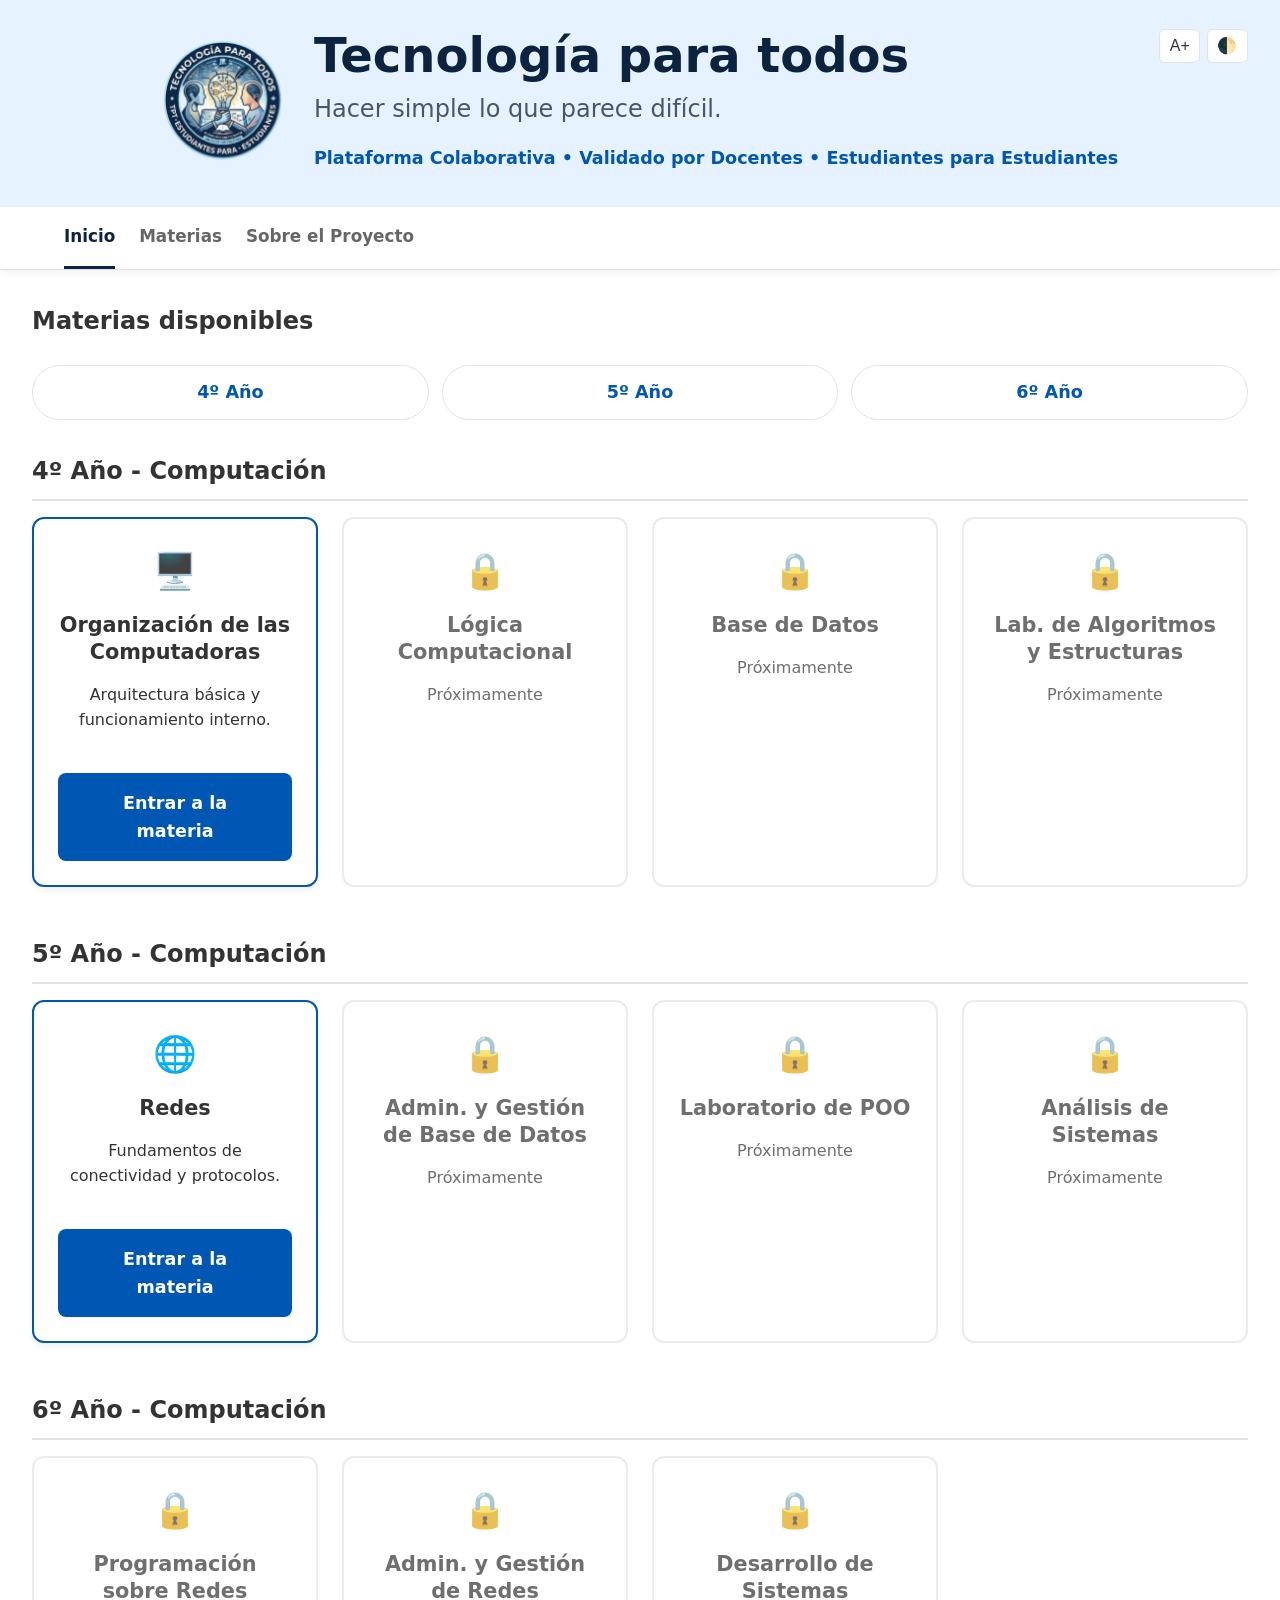
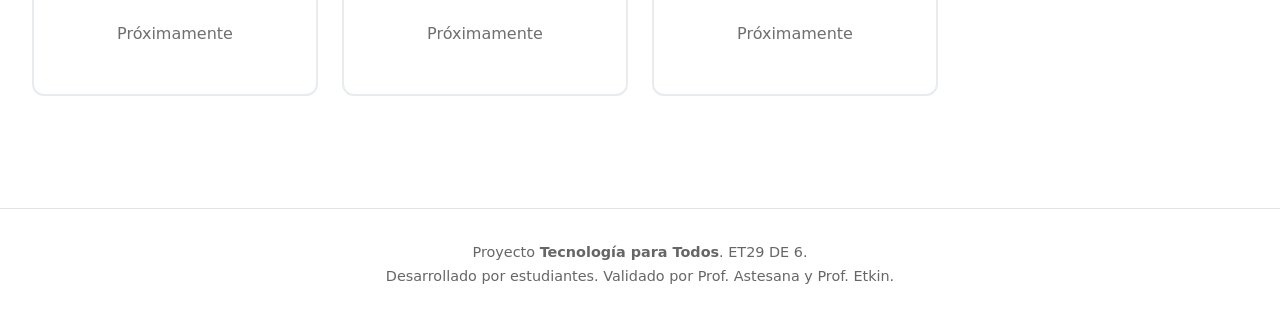
==== commit 3746e015: "R/intro" ====
--- a/index.html
+++ b/index.html
@@ -80,13 +80,12 @@
                         <a href="Mat/mat-OC.html" class="btn btn-primario btn-bloque">Entrar a la materia</a>
                     </article>
 
-                    <article class="tarjeta-materia activa">
+                    <article class="tarjeta-materia bloqueada">
                         <div class="tarjeta-cabecera">
-                            <span class="icono" aria-hidden="true">🧠</span>
+                            <span class="icono" aria-hidden="true">🔒</span>
                             <h3>Lógica Computacional</h3>
                         </div>
-                        <p>Tablas de verdad, operadores y bases lógicas.</p>
-                        <a href="tema-logica.html" class="btn btn-primario btn-bloque">Entrar a la materia</a>
+                        <p>Próximamente</p>
                     </article>
 
                     <article class="tarjeta-materia bloqueada">
@@ -117,7 +116,7 @@
                             <h3>Redes</h3>
                         </div>
                         <p>Fundamentos de conectividad y protocolos.</p>
-                        <a href="tema-redes.html" class="btn btn-primario btn-bloque">Entrar a la materia</a>
+                        <a href="Mat/mat-R.html" class="btn btn-primario btn-bloque">Entrar a la materia</a>
                     </article>
 
                     <article class="tarjeta-materia bloqueada">
--- a/css/header.css
+++ b/css/header.css
@@ -11,7 +11,7 @@
     position: sticky;
     top: 0;
     z-index: 1000;
-    transition: background-color 0.3s ease;
+   transition: all 0.4s cubic-bezier(0.25, 1, 0.5, 1);
 }
 
 /* Contenedor en móvil: distribución simple a los lados */
@@ -22,7 +22,7 @@
     width: 100%;
     padding: 0.8rem 1rem; /* Padding compacto en celulares */
     box-sizing: border-box;
-    transition: padding 0.3s ease; /* Transición para el scroll */
+    transition: all 0.4s cubic-bezier(0.25, 1, 0.5, 1); /* Transición para el scroll */
 }
 
 .logo-banner {
@@ -98,9 +98,10 @@
     color: #666;
     font-size: 0.95rem;
     font-weight: 600;
-    padding: 0.8rem 0;
+    padding: 0.8rem 0; /* Relleno original en móvil */
     display: inline-block;
     border-bottom: 3px solid transparent;
+    transition: all 0.3s ease; /* ¡Fundamental para que se achique suavemente! */
 }
 
 .navegacion-principal a:hover,
@@ -109,8 +110,33 @@
     border-bottom: 3px solid var(--color-texto-header, #0b3469);
 }
 
-/* ==========================================================================
-   EFECTO SCROLL EN MÓVIL (Se hace apenas más chato aún)
+.logo-texto-lineal h1,
+.logo-texto-lineal .tagline,
+.logo-texto-lineal .brand-block {
+    /* Estas tres líneas evitan los saltos de renglón al animar */
+    white-space: nowrap; 
+    overflow: hidden; 
+    text-overflow: ellipsis; 
+}
+
+/* ==========================================================================
+   OPTIMIZACIÓN DE ANIMACIONES (Hardware Acceleration)
+   ========================================================================== */
+.contenedor-header,
+.logo-img-banner,
+.logo-texto-lineal h1,
+.logo-texto-lineal .tagline,
+.logo-texto-lineal .brand-block,
+.navegacion-principal a {
+    /* Le avisa al navegador qué propiedades van a animarse para que se prepare */
+    will-change: padding, height, font-size, opacity, max-height;
+    
+    /* Fuerza a la GPU a renderizar el elemento */
+    transform: translateZ(0);
+}
+
+/* ==========================================================================
+   EFECTO SCROLL EN MÓVIL
    ========================================================================== */
 .encabezado-compacto .contenedor-header {
     padding: 0.4rem 1rem;
@@ -120,6 +146,12 @@
 }
 .encabezado-compacto .logo-texto-lineal h1 {
     font-size: 1.1rem;
+}
+
+/* NUEVO: Achica la altura de la navegación en móviles */
+.encabezado-compacto .navegacion-principal a {
+    padding: 0.4rem 0; 
+    font-size: 0.85rem; /* Achicamos penitas la letra también */
 }
 
 
@@ -221,4 +253,10 @@
     .encabezado-compacto .controles-accesibilidad {
         top: 0.9rem;
     }
+
+    /* NUEVO: Achica la altura de la navegación en monitores grandes */
+    .encabezado-compacto .navegacion-principal a {
+        padding: 0.5rem 0; /* Reduce a la mitad el relleno vertical */
+        font-size: 0.95rem; /* Letra un poquito más chica */
+    }
 }
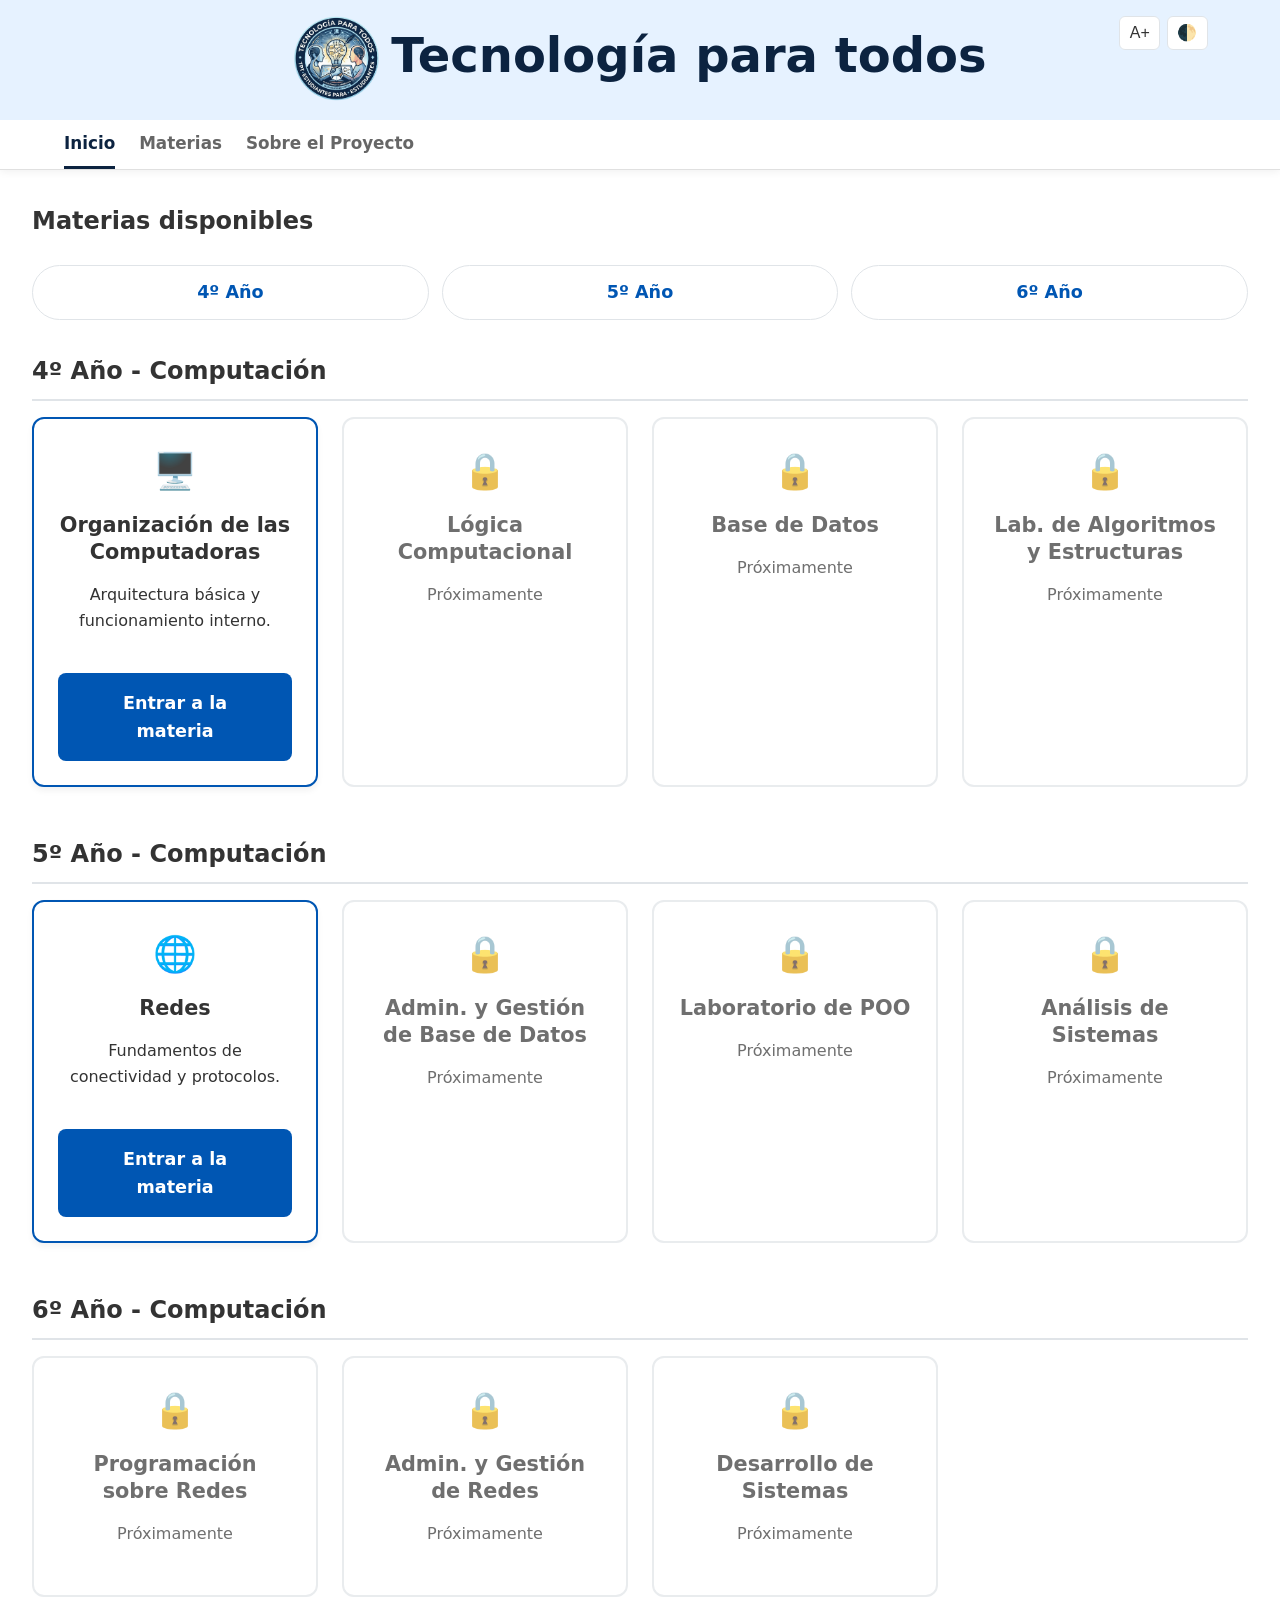
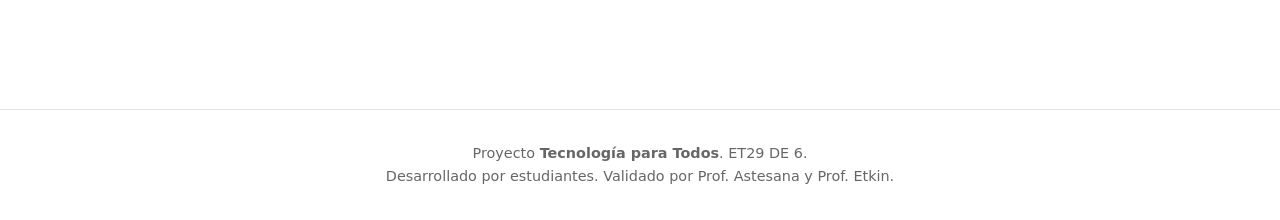
==== commit b93590c3: "encabezado fijo en la versión PC" ====
--- a/index.html
+++ b/index.html
@@ -21,8 +21,8 @@
                 
                 <div class="logo-texto-lineal">
                     <h1>Tecnología para todos</h1>
-                    <span class="tagline">Hacer simple lo que parece difícil.</span>
-                    <span class="brand-block">Plataforma Colaborativa • Validado por Docentes • Estudiantes para Estudiantes</span>
+                    <!--<span class="tagline">Hacer simple lo que parece difícil.</span>
+                    <span class="brand-block">Plataforma Colaborativa • Validado por Docentes • Estudiantes para Estudiantes</span>-->
                 </div>
             </a>
 
--- a/css/header.css
+++ b/css/header.css
@@ -46,7 +46,7 @@
 }
 
 .logo-texto-lineal h1 {
-    font-size: 1.3rem; /* Título legible pero compacto */
+    font-size: 2 rem; /* Título legible pero compacto */
     font-weight: 700;
     color: var(--color-texto-header, #0b3469);
     margin: 0;
@@ -117,6 +117,7 @@
     white-space: nowrap; 
     overflow: hidden; 
     text-overflow: ellipsis; 
+    padding-bottom: 6px;
 }
 
 /* ==========================================================================
@@ -136,7 +137,7 @@
 }
 
 /* ==========================================================================
-   EFECTO SCROLL EN MÓVIL
+   EFECTO SCROLL EN MÓVIL (Se hace apenas más chato aún)
    ========================================================================== */
 .encabezado-compacto .contenedor-header {
     padding: 0.4rem 1rem;
@@ -148,10 +149,16 @@
     font-size: 1.1rem;
 }
 
-/* NUEVO: Achica la altura de la navegación en móviles */
-.encabezado-compacto .navegacion-principal a {
-    padding: 0.4rem 0; 
-    font-size: 0.85rem; /* Achicamos penitas la letra también */
+/* NUEVO: Reduce el espacio entre botones en móviles al hacer scroll */
+.encabezado-compacto .controles-accesibilidad {
+    gap: 0.25rem; 
+}
+
+/* NUEVO: Achica los botones de accesibilidad (letra y relleno) en móviles */
+.encabezado-compacto .btn-accesibilidad {
+    padding: 0.2rem 0.4rem;
+    font-size: 0.75rem;
+    border-radius: 4px; /* Un poquito menos redondeado para mantener la proporción */
 }
 
 
@@ -160,56 +167,35 @@
    ========================================================================== */
 @media (min-width: 768px) {
     
-    /* El contenedor pasa a estar centrado como en tu diseño principal */
+    /* Ajustamos el contenedor para que tenga menos relleno (padding) arriba y abajo */
     .contenedor-header {
         position: relative;
         justify-content: center; 
-        padding: 1.8rem 2rem 2.2rem;
-    }
-
-    .logo-banner {
-        gap: 2rem;
-    }
-
+        padding: 1rem 2rem 1.2rem; /* Antes era 1.8rem, ahora es más finito */
+    }
+
+    /* Achicamos un poco el logo base */
     .logo-img-banner {
-        height: 120px; /* Logo grande original */
-    }
-
+        height: 85px; /* Antes era 120px */
+    }
+
+    /* Achicamos la tipografía principal */
     .logo-texto-lineal h1 {
-        font-size: 3rem; /* Título gigante */
-    }
-
-    /* Volvemos a mostrar y dar estilo a los subtítulos en PC */
+        font-size: 2.2 rem; /* Antes era 3rem */
+    }
+
     .logo-texto-lineal .tagline {
-        display: block;
-        font-size: 1.5rem;
-        font-weight: 500;
-        color: var(--color-texto-sub-header, #555555);
-        margin: 0.2rem 0 0.4rem;
-        opacity: 1;
-        max-height: 40px;
-        transition: opacity 0.3s ease, max-height 0.3s ease, margin 0.3s ease;
+        font-size: 1.2rem; /* Antes era 1.5rem */
     }
 
     .logo-texto-lineal .brand-block {
-        display: block;
-        font-size: 1.1rem;
-        font-weight: 700;
-        text-transform: none;
-        color: var(--color-acento-header, #0b3469);
-        opacity: 1;
-        max-height: 40px;
-        transition: opacity 0.3s ease, max-height 0.3s ease, margin 0.3s ease;
-    }
-
-    /* Flotamos los botones a la derecha absoluta para que no molesten al centro */
+        font-size: 0.95rem; /* Antes era 1.1rem */
+    }
+
+    /* Subimos un poquito los botones para que queden centrados con la nueva altura */
     .controles-accesibilidad {
-        position: absolute;
-        right: 2rem;
-        top: 1.8rem;
-        transition: top 0.3s ease;
-    }
-
+        top: 1rem; 
+    }
     .btn-accesibilidad {
         padding: 0.4rem 0.6rem;
         font-size: 1rem;
@@ -224,39 +210,38 @@
         padding: 1rem 0;
     }
 
-    /* ==========================================================================
-       EFECTO SCROLL EN PC (Aquí se redefine el tamaño drásticamente)
-       ========================================================================== */
-    
-    .encabezado-compacto .contenedor-header {
-        padding: 0.6rem 2rem; /* Achicamos márgenes */
-    }
-
-    .encabezado-compacto .logo-img-banner {
-        height: 60px; /* El logo se reduce a la mitad */
-    }
-
-    .encabezado-compacto .logo-texto-lineal h1 {
-        font-size: 1.8rem; /* La letra se achica */
-    }
-
-    /* Escondemos los subtítulos colapsando su espacio de forma fluida */
-    .encabezado-compacto .logo-texto-lineal .tagline,
-    .encabezado-compacto .logo-texto-lineal .brand-block {
-        opacity: 0;
-        max-height: 0;
-        margin: 0;
-        pointer-events: none; /* Evita que sean interactivos invisibles */
-    }
-
-    /* Acomodamos los botones flotantes verticales */
-    .encabezado-compacto .controles-accesibilidad {
-        top: 0.9rem;
-    }
-
-    /* NUEVO: Achica la altura de la navegación en monitores grandes */
-    .encabezado-compacto .navegacion-principal a {
-        padding: 0.5rem 0; /* Reduce a la mitad el relleno vertical */
-        font-size: 0.95rem; /* Letra un poquito más chica */
-    }
+    .contenedor-header {
+        /* Agregá estas dos líneas a tu .contenedor-header */
+        max-width: 1200px; /* O el ancho que estés usando en tu contenedor-ancho principal */
+        margin: 0 auto;    /* Centra el contenedor si la pantalla es más grande que 1200px */
+    }
+
+    .navegacion-principal a {
+        padding: 0.6rem 0; /* Hacemos que la franja blanca de los links sea más angosta */
+    }
+
+
+/* ==========================================================================
+   EFECTO SCROLL EN MÓVIL (Se hace apenas más chato aún)
+   ========================================================================== */
+.encabezado-compacto .contenedor-header {
+    padding: 0.4rem 1rem;
+}
+.encabezado-compacto .logo-img-banner {
+    height: 40px;
+}
+.encabezado-compacto .logo-texto-lineal h1 {
+    font-size: 1.1rem;
+}
+
+/* NUEVO: Reduce el espacio entre botones en móviles al hacer scroll */
+.encabezado-compacto .controles-accesibilidad {
+    gap: 0.25rem; 
+}
+
+/* NUEVO: Achica los botones de accesibilidad (letra y relleno) en móviles */
+.encabezado-compacto .btn-accesibilidad {
+    padding: 0.2rem 0.4rem;
+    font-size: 0.75rem;
+    border-radius: 4px; /* Un poquito menos redondeado para mantener la proporción */
 }
